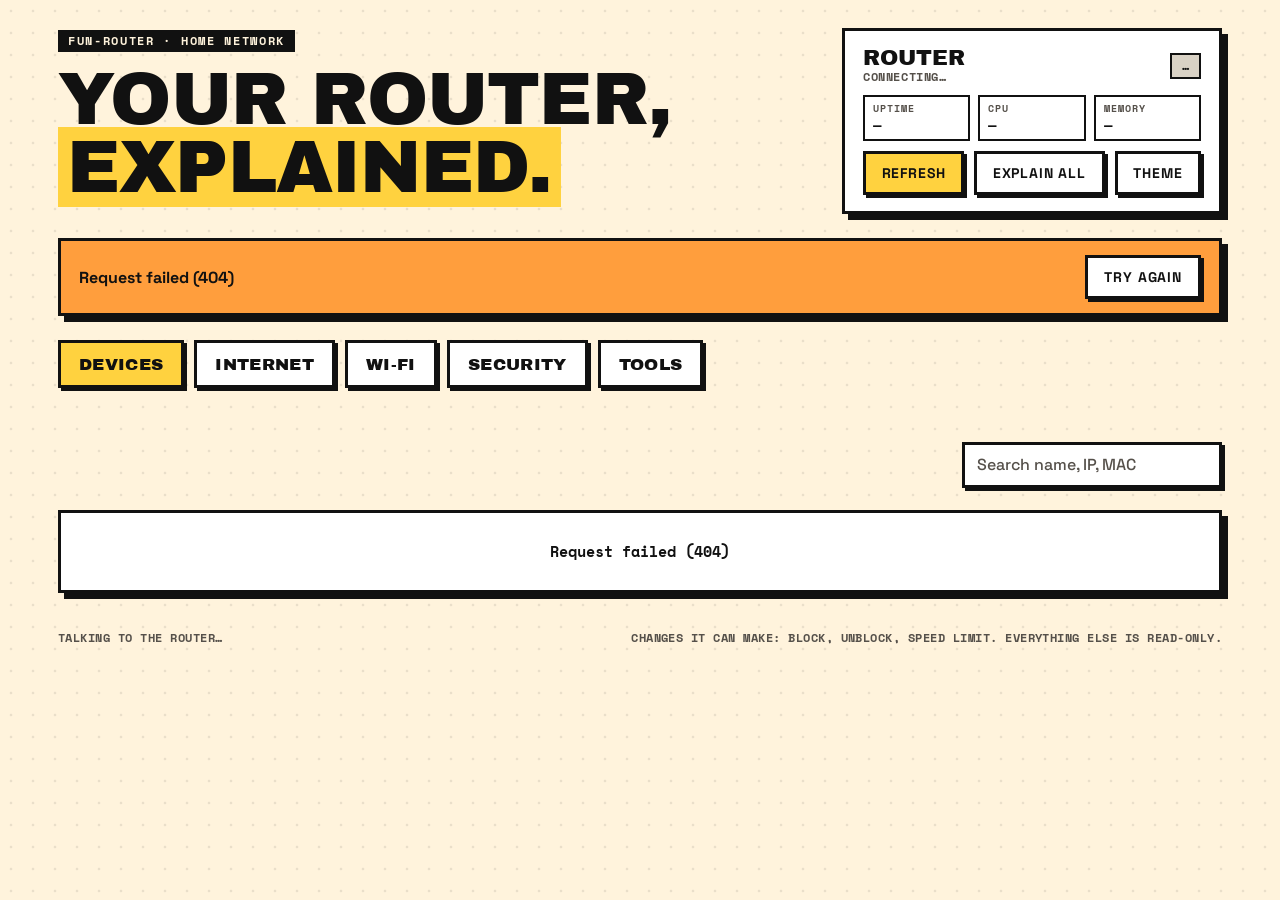
==== web/index.html @ ada43cd1 "Expand into a multi-tab, explained, router-agnostic console Restructure the single panel into fun-ro" ====
<!doctype html>
<html lang="en">
<head>
<meta charset="utf-8">
<meta name="viewport" content="width=device-width, initial-scale=1">
<title>fun-router</title>
<link rel="icon" href="data:image/svg+xml,%3Csvg xmlns='http://www.w3.org/2000/svg' viewBox='0 0 32 32'%3E%3Crect x='2' y='2' width='28' height='28' fill='%23FFD23F' stroke='%23111' stroke-width='3'/%3E%3Cpath d='M9 22v-4M14 22v-8M19 22v-12M24 22v-16' stroke='%23111' stroke-width='3'/%3E%3C/svg%3E">
<link rel="preconnect" href="https://fonts.googleapis.com">
<link rel="preconnect" href="https://fonts.gstatic.com" crossorigin>
<link href="https://fonts.googleapis.com/css2?family=Archivo+Black&family=Space+Grotesk:wght@400;500;700&family=Space+Mono:wght@400;700&display=swap" rel="stylesheet">
<link rel="stylesheet" href="style.css">
</head>
<body>
<div class="wrap">
  <header class="masthead">
    <div class="title-block">
      <p class="eyebrow" id="eyebrow">fun-router · home network</p>
      <h1>Your router,<br><span class="hl">explained.</span></h1>
    </div>
    <section class="router-card box" aria-label="Router">
      <div class="router-top">
        <div>
          <div class="router-name" id="r-name">Router</div>
          <div class="router-sub" id="r-sub">Connecting…</div>
        </div>
        <span class="net-pill" id="r-net">…</span>
      </div>
      <dl class="router-facts">
        <div><dt>Uptime</dt><dd id="r-up">—</dd></div>
        <div><dt>CPU</dt><dd id="r-cpu">—</dd></div>
        <div><dt>Memory</dt><dd id="r-mem">—</dd></div>
      </dl>
      <div class="router-actions">
        <button class="btn btn-main" id="refresh" type="button">Refresh</button>
        <button class="btn" id="explain-all" type="button" aria-pressed="false" title="Open every explanation on the page">Explain all</button>
        <button class="btn" id="theme" type="button" aria-label="Switch colour theme">Theme</button>
      </div>
    </section>
  </header>

  <div class="banner box" id="banner" role="status">
    <p id="banner-text"></p>
    <button class="btn" id="banner-btn" type="button"></button>
  </div>

  <nav class="tabs" role="tablist" aria-label="Sections">
    <button class="tab" role="tab" id="tab-devices" data-tab="devices" aria-controls="view-devices">Devices</button>
    <button class="tab" role="tab" id="tab-internet" data-tab="internet" aria-controls="view-internet">Internet</button>
    <button class="tab" role="tab" id="tab-wifi" data-tab="wifi" aria-controls="view-wifi">Wi-Fi</button>
    <button class="tab" role="tab" id="tab-security" data-tab="security" aria-controls="view-security">Security <span class="tab-badge" id="sec-badge" hidden></span></button>
    <button class="tab" role="tab" id="tab-tools" data-tab="tools" aria-controls="view-tools">Tools</button>
  </nav>

  <main>
    <section id="view-devices" role="tabpanel" aria-labelledby="tab-devices">
      <section class="stats" id="stats" aria-label="Summary"></section>
      <div class="toolbar">
        <div class="chips" id="chips" role="group" aria-label="Filter devices"></div>
        <label class="sr" for="q">Search devices</label>
        <input class="search" id="q" type="search" placeholder="Search name, IP, MAC" autocomplete="off">
      </div>
      <div id="devices-explain"></div>
      <div class="grid" id="grid" aria-live="polite">
        <div class="skeleton"></div><div class="skeleton"></div><div class="skeleton"></div>
      </div>
    </section>

    <section id="view-internet" role="tabpanel" aria-labelledby="tab-internet" hidden>
      <div class="panels" id="internet"><div class="skeleton"></div><div class="skeleton"></div></div>
    </section>

    <section id="view-wifi" role="tabpanel" aria-labelledby="tab-wifi" hidden>
      <div class="panels" id="wifi"><div class="skeleton"></div><div class="skeleton"></div></div>
    </section>

    <section id="view-security" role="tabpanel" aria-labelledby="tab-security" hidden>
      <div id="security"><div class="skeleton"></div></div>
    </section>

    <section id="view-tools" role="tabpanel" aria-labelledby="tab-tools" hidden>
      <div class="panels" id="tools"></div>
    </section>
  </main>

  <footer class="page-foot">
    <span id="updated">Talking to the router…</span>
    <span id="foot-scope">Changes it can make: block, unblock, speed limit. Everything else is read-only.</span>
  </footer>
</div>

<dialog id="dlg-confirm" aria-labelledby="confirm-title">
  <form method="dialog">
    <div class="dlg-head" id="confirm-head"><h2 id="confirm-title"></h2></div>
    <div class="dlg-body"><p id="confirm-text"></p></div>
    <div class="dlg-foot">
      <button class="btn" value="cancel">Cancel</button>
      <button class="btn" id="confirm-ok" value="ok"></button>
    </div>
  </form>
</dialog>

<dialog id="dlg-limit" aria-labelledby="limit-title">
  <form method="dialog" id="limit-form">
    <div class="dlg-head c-orange"><h2 id="limit-title">Limit speed</h2></div>
    <div class="dlg-body">
      <fieldset class="rate" data-dir="down">
        <legend>Download (to the device)</legend>
        <div class="presets"></div>
      </fieldset>
      <fieldset class="rate" data-dir="up">
        <legend>Upload (from the device)</legend>
        <div class="presets"></div>
      </fieldset>
      <p class="note" id="limit-note"></p>
    </div>
    <div class="dlg-foot">
      <button class="btn btn-go" id="limit-remove" type="button">Remove limit</button>
      <span class="spacer"></span>
      <button class="btn" value="cancel" formnovalidate>Cancel</button>
      <button class="btn btn-main" id="limit-apply" type="button">Apply limit</button>
    </div>
  </form>
</dialog>

<dialog id="dlg-rename" aria-labelledby="rename-title">
  <form method="dialog" id="rename-form">
    <div class="dlg-head c-lilac"><h2 id="rename-title">Name this device</h2></div>
    <div class="dlg-body">
      <label class="field">Name<input id="rename-input" maxlength="40" autocomplete="off"></label>
      <p class="note" id="rename-note"></p>
    </div>
    <div class="dlg-foot">
      <button class="btn" id="rename-reset" type="button">Use router name</button>
      <span class="spacer"></span>
      <button class="btn" value="cancel" formnovalidate>Cancel</button>
      <button class="btn btn-main" id="rename-save" type="submit" value="save">Save</button>
    </div>
  </form>
</dialog>

<dialog id="dlg-login" aria-labelledby="login-title">
  <form method="dialog" id="login-form">
    <div class="dlg-head c-yellow"><h2 id="login-title">Log in to the router</h2></div>
    <div class="dlg-body">
      <p>The router ties its login to this computer's IP address and drops it after a few idle minutes. Log in here and the panel logs back in for you while it runs.</p>
      <label class="field">Username<input id="login-user" autocomplete="username" required></label>
      <label class="field">Password<input id="login-pass" type="password" autocomplete="current-password" required></label>
      <p class="note">Sent only to your router. The panel keeps it in memory to log back in, and never writes it to disk. You can also log in to the router's own page in any browser on this computer.</p>
    </div>
    <div class="dlg-foot">
      <button class="btn" value="cancel" formnovalidate>Later</button>
      <button class="btn btn-main" id="login-go" type="submit" value="login">Log in</button>
    </div>
  </form>
</dialog>

<dialog id="dlg-pin" aria-labelledby="pin-title">
  <form method="dialog" id="pin-form">
    <div class="dlg-head c-lilac"><h2 id="pin-title">Enter the panel PIN</h2></div>
    <div class="dlg-body">
      <label class="field">PIN<input id="pin-input" inputmode="numeric" autocomplete="off" required></label>
      <p class="note">This is the PIN set when the panel was started with --lan.</p>
    </div>
    <div class="dlg-foot"><button class="btn btn-main" type="submit" value="pin">Unlock</button></div>
  </form>
</dialog>

<div class="toasts" id="toasts" aria-live="polite"></div>

<script src="explain.js"></script>
<script src="app.js"></script>
</body>
</html>
---- web/style.css ----
:root {
  --bg: #FFF3DC;
  --paper: #FFFFFF;
  --ink: #111111;
  --text: #111111;
  --muted: #55504A;
  --on-accent: #111111;
  --yellow: #FFD23F;
  --blue: #7DB8FF;
  --mint: #6EEDB3;
  --pink: #FF92C9;
  --red: #FF5A4E;
  --orange: #FF9E3D;
  --lilac: #BBA2FF;
  --grey: #D9D2C5;
  --dot: rgba(17, 17, 17, 0.09);
  --scrim: rgba(17, 17, 17, 0.5);
  --term-bg: #111111;
  --term-text: #6EEDB3;
  --line: 3px;
  --shadow: 6px 6px 0 var(--ink);
  --shadow-sm: 3px 3px 0 var(--ink);
  --display: "Archivo Black", "Arial Black", Impact, sans-serif;
  --body: "Space Grotesk", ui-sans-serif, system-ui, -apple-system, "Segoe UI", sans-serif;
  --mono: "Space Mono", ui-monospace, SFMono-Regular, Menlo, Consolas, monospace;
  color-scheme: light;
}
@media (prefers-color-scheme: dark) {
  :root:not([data-theme="light"]) {
    --bg: #16140F; --paper: #23201A; --ink: #F4ECDD; --text: #F4ECDD; --muted: #BDB3A2;
    --grey: #4A453C; --dot: rgba(244, 236, 221, 0.08); --scrim: rgba(0, 0, 0, 0.65);
    --term-bg: #0B0A08;
    color-scheme: dark;
  }
}
:root[data-theme="dark"] {
  --bg: #16140F; --paper: #23201A; --ink: #F4ECDD; --text: #F4ECDD; --muted: #BDB3A2;
  --grey: #4A453C; --dot: rgba(244, 236, 221, 0.08); --scrim: rgba(0, 0, 0, 0.65);
  --term-bg: #0B0A08;
  color-scheme: dark;
}

* { box-sizing: border-box; }
html { -webkit-text-size-adjust: 100%; }
body {
  margin: 0;
  background-color: var(--bg);
  background-image: radial-gradient(var(--dot) 1.5px, transparent 1.6px);
  background-size: 22px 22px;
  color: var(--text);
  font: 500 16px/1.45 var(--body);
}
.wrap { max-width: 1220px; margin: 0 auto; padding: 28px 28px 56px; }
button, input { font: inherit; color: inherit; }
button { cursor: pointer; }
.mono { font-family: var(--mono); }
.sr { position: absolute; width: 1px; height: 1px; overflow: hidden; clip: rect(0 0 0 0); white-space: nowrap; }
[hidden] { display: none !important; }

/* Boxes and buttons */
.box { background: var(--paper); border: var(--line) solid var(--ink); box-shadow: var(--shadow); }
.btn {
  display: inline-flex; align-items: center; justify-content: center; gap: 8px;
  min-height: 44px; padding: 8px 16px;
  background: var(--paper); color: var(--text);
  border: var(--line) solid var(--ink); box-shadow: var(--shadow-sm);
  font: 700 14px/1 var(--body); letter-spacing: 0.06em; text-transform: uppercase;
  transition: transform 80ms ease, box-shadow 80ms ease;
}
.btn:hover { transform: translate(-1px, -1px); box-shadow: 4px 4px 0 var(--ink); }
.btn:active { transform: translate(3px, 3px); box-shadow: 0 0 0 var(--ink); }
.btn:focus-visible, .chip:focus-visible, .icon-btn:focus-visible, .tab:focus-visible, input:focus-visible,
summary:focus-visible { outline: 3px dashed var(--ink); outline-offset: 3px; }
.btn[disabled] { opacity: 0.55; cursor: progress; transform: none; }
.btn-stop { background: var(--red); color: var(--on-accent); }
.btn-go { background: var(--mint); color: var(--on-accent); }
.btn-main { background: var(--yellow); color: var(--on-accent); }
.icon-btn {
  width: 34px; height: 34px; flex: none; display: grid; place-items: center;
  background: var(--paper); border: 2px solid var(--ink); box-shadow: 2px 2px 0 var(--ink);
}
.icon-btn:active { transform: translate(2px, 2px); box-shadow: none; }
.icon-btn svg { width: 16px; height: 16px; }

/* Masthead */
.masthead { display: flex; flex-wrap: wrap; gap: 24px; align-items: stretch; justify-content: space-between; margin-bottom: 24px; }
.title-block { flex: 1 1 420px; }
.eyebrow {
  display: inline-block; margin: 0 0 14px; padding: 4px 10px;
  background: var(--ink); color: var(--bg);
  font: 700 12px/1.2 var(--mono); letter-spacing: 0.14em; text-transform: uppercase;
}
h1 { margin: 0; font: 400 clamp(2.5rem, 7vw, 4.6rem)/0.92 var(--display); text-transform: uppercase; letter-spacing: -0.01em; }
h1 .hl { background: var(--yellow); color: var(--on-accent); padding: 0 0.12em; box-decoration-break: clone; -webkit-box-decoration-break: clone; }
.router-card { flex: 0 1 380px; padding: 16px 18px; display: grid; gap: 10px; align-content: start; }
.router-top { display: flex; justify-content: space-between; align-items: center; gap: 12px; }
.router-name { font: 400 22px/1 var(--display); text-transform: uppercase; }
.router-sub { font: 700 12px/1.3 var(--mono); color: var(--muted); text-transform: uppercase; letter-spacing: 0.05em; }
.net-pill { padding: 5px 10px; border: 2px solid var(--ink); font: 700 12px/1 var(--mono); text-transform: uppercase; color: var(--on-accent); white-space: nowrap; background: var(--grey); }
.net-pill.up { background: var(--mint); }
.net-pill.down { background: var(--red); }
.router-facts { display: grid; grid-template-columns: repeat(3, 1fr); gap: 8px; margin: 0; }
.router-facts div { border: 2px solid var(--ink); padding: 6px 8px; min-width: 0; }
.router-facts dt { font: 700 10px/1.2 var(--mono); letter-spacing: 0.1em; color: var(--muted); text-transform: uppercase; }
.router-facts dd { margin: 2px 0 0; font: 700 14px/1.2 var(--mono); overflow: hidden; text-overflow: ellipsis; white-space: nowrap; }
.router-actions { display: flex; gap: 10px; flex-wrap: wrap; }
.router-actions .btn { flex: 1 1 auto; padding: 8px 12px; }
.btn[aria-pressed="true"] { background: var(--ink); color: var(--bg); box-shadow: none; transform: translate(3px, 3px); }

/* Tabs */
.tabs { display: flex; flex-wrap: wrap; gap: 10px; margin-bottom: 26px; }
.tab {
  min-height: 48px; padding: 10px 18px;
  background: var(--paper); color: var(--text);
  border: var(--line) solid var(--ink); box-shadow: var(--shadow-sm);
  font: 400 17px/1 var(--display); text-transform: uppercase; letter-spacing: 0.02em;
  display: inline-flex; align-items: center; gap: 8px;
}
.tab:hover { transform: translate(-1px, -1px); box-shadow: 4px 4px 0 var(--ink); }
.tab[aria-selected="true"] { background: var(--yellow); color: var(--on-accent); }
.tab .tab-badge { font: 700 11px/1 var(--mono); padding: 3px 6px; border: 2px solid var(--ink); background: var(--red); color: var(--on-accent); }
.tab .tab-badge.ok { background: var(--mint); }

/* Banner */
.banner { display: none; margin-bottom: 24px; padding: 14px 18px; gap: 14px; align-items: center; flex-wrap: wrap; background: var(--orange); color: var(--on-accent); }
.banner.show { display: flex; }
.banner p { margin: 0; flex: 1 1 260px; font-weight: 700; }
.banner .btn { background: var(--paper); color: var(--text); }

/* Section headings */
.section-head { display: flex; flex-wrap: wrap; align-items: end; justify-content: space-between; gap: 12px; margin: 0 0 18px; }
.section-head h2 { margin: 0; font: 400 clamp(1.6rem, 4vw, 2.3rem)/1 var(--display); text-transform: uppercase; }
.section-head p { margin: 4px 0 0; color: var(--muted); font: 700 13px/1.4 var(--mono); }

/* Stats */
.stats { display: grid; grid-template-columns: repeat(auto-fit, minmax(150px, 1fr)); gap: 16px; margin-bottom: 28px; }
.stat { padding: 14px 16px 12px; color: var(--on-accent); border: var(--line) solid var(--ink); box-shadow: var(--shadow); min-width: 0; }
.stat b { display: block; font: 400 clamp(2rem, 4.4vw, 3rem)/1 var(--display); }
.stat span { font: 700 12px/1.25 var(--mono); letter-spacing: 0.08em; text-transform: uppercase; }
.c-yellow { background: var(--yellow); } .c-blue { background: var(--blue); } .c-mint { background: var(--mint); }
.c-pink { background: var(--pink); } .c-red { background: var(--red); } .c-orange { background: var(--orange); }
.c-lilac { background: var(--lilac); } .c-grey { background: var(--grey); }

/* Toolbar */
.toolbar { display: flex; flex-wrap: wrap; gap: 12px; align-items: center; margin-bottom: 22px; }
.chips { display: flex; flex-wrap: wrap; gap: 10px; flex: 1 1 600px; }
.chip {
  min-height: 40px; padding: 6px 12px; background: var(--paper); color: var(--text); border: 2px solid var(--ink); box-shadow: 2px 2px 0 var(--ink);
  font: 700 13px/1 var(--body); letter-spacing: 0.04em; text-transform: uppercase;
}
.chip[aria-pressed="true"] { background: var(--ink); color: var(--bg); box-shadow: none; transform: translate(2px, 2px); }
.chip em { font-style: normal; font-family: var(--mono); opacity: 0.75; margin-left: 4px; }
.search { flex: 0 1 260px; min-width: 0; min-height: 44px; padding: 8px 12px; background: var(--paper); border: var(--line) solid var(--ink); box-shadow: var(--shadow-sm); }
.search::placeholder { color: var(--muted); }

/* Device cards */
.grid { display: grid; grid-template-columns: repeat(auto-fill, minmax(300px, 1fr)); gap: 22px; }
.card { display: flex; flex-direction: column; background: var(--paper); border: var(--line) solid var(--ink); box-shadow: var(--shadow); min-width: 0; }
.card-head {
  display: flex; justify-content: space-between; align-items: center; gap: 8px;
  padding: 8px 12px; border-bottom: var(--line) solid var(--ink); color: var(--on-accent);
  font: 700 12px/1.2 var(--mono); letter-spacing: 0.08em; text-transform: uppercase;
}
.card.is-blocked .card-head { background: repeating-linear-gradient(-45deg, var(--red) 0 12px, #111 12px 24px); }
.card.is-blocked .card-head span:first-child { background: var(--paper); color: var(--text); border: 2px solid #111; padding: 2px 6px; }
.card.is-offline { box-shadow: var(--shadow-sm); }
.card.is-offline .card-head { background: var(--grey); color: var(--text); }
.card.is-offline .card-body { opacity: 0.7; }
.state-dot { display: inline-flex; align-items: center; gap: 6px; white-space: nowrap; }
.state-dot::before { content: ""; width: 10px; height: 10px; border: 2px solid #111; background: #fff; }
.state-dot.on::before { background: #1FCB6B; }
.card.is-blocked .state-dot { background: var(--paper); color: var(--text); padding: 2px 6px; border: 2px solid #111; }
.card-body { padding: 14px 14px 10px; display: grid; gap: 10px; flex: 1; align-content: start; }
.name-row { display: flex; gap: 10px; align-items: flex-start; justify-content: space-between; }
.name-row h3 { margin: 0; font: 400 22px/1.1 var(--display); text-transform: uppercase; overflow-wrap: anywhere; }
.sub { margin: -6px 0 0; font: 700 12px/1.3 var(--mono); color: var(--muted); }
.facts { display: grid; grid-template-columns: auto 1fr; gap: 2px 12px; margin: 0; font-size: 13px; }
.facts dt { color: var(--muted); font-weight: 700; }
.facts dd { margin: 0; overflow-wrap: anywhere; }
.badges { display: flex; flex-wrap: wrap; gap: 6px; }
.badge { padding: 3px 7px; border: 2px solid var(--ink); font: 700 11px/1.2 var(--mono); letter-spacing: 0.05em; text-transform: uppercase; color: var(--on-accent); }
.badge.plain { background: var(--paper); color: var(--text); }
.live { display: flex; align-items: center; gap: 10px; flex-wrap: wrap; padding: 8px 10px; border: 2px solid var(--ink); background: var(--bg); }
.meter { display: flex; align-items: baseline; gap: 4px; font: 700 15px/1 var(--mono); white-space: nowrap; }
.meter small { font-size: 11px; color: var(--muted); }
.signal { display: inline-flex; align-items: flex-end; gap: 3px; height: 18px; margin-left: auto; }
.signal i { width: 6px; border: 2px solid var(--ink); background: transparent; }
.signal i:nth-child(1) { height: 7px; } .signal i:nth-child(2) { height: 10px; }
.signal i:nth-child(3) { height: 14px; } .signal i:nth-child(4) { height: 18px; }
.signal i.on { background: var(--ink); }
.rssi { font: 700 12px/1 var(--mono); color: var(--muted); white-space: nowrap; }
.live-note { margin: 0; font: 500 12px/1.4 var(--mono); color: var(--muted); }
.card-actions { display: flex; gap: 10px; padding: 12px 14px 14px; border-top: 2px dashed var(--ink); }
.card-actions .btn { flex: 1; }
.protected { display: flex; align-items: center; gap: 8px; margin: 0; font: 700 12px/1.35 var(--mono); }
.protected svg { width: 18px; height: 18px; flex: none; }

.empty { grid-column: 1 / -1; padding: 28px; text-align: center; font: 700 15px/1.4 var(--mono); }
.skeleton { min-height: 220px; background: repeating-linear-gradient(-45deg, var(--paper) 0 14px, var(--bg) 14px 28px); border: var(--line) solid var(--ink); }

/* Panels (Internet, Wi-Fi, Security, Tools) */
.panels { display: grid; grid-template-columns: repeat(auto-fit, minmax(340px, 1fr)); gap: 22px; align-items: start; }
.panel { background: var(--paper); border: var(--line) solid var(--ink); box-shadow: var(--shadow); min-width: 0; }
.panel.wide { grid-column: 1 / -1; }
.panel-head {
  display: flex; justify-content: space-between; align-items: center; gap: 10px; flex-wrap: wrap;
  padding: 12px 16px; border-bottom: var(--line) solid var(--ink); color: var(--on-accent);
}
.panel-head h3 { margin: 0; font: 400 20px/1.1 var(--display); text-transform: uppercase; }
.panel-head .tag { font: 700 11px/1 var(--mono); padding: 4px 7px; border: 2px solid var(--ink); background: var(--paper); color: var(--text); text-transform: uppercase; letter-spacing: 0.06em; white-space: nowrap; }
.panel-body { padding: 16px; display: grid; gap: 14px; }
.big-number { font: 400 clamp(2rem, 5vw, 2.8rem)/1 var(--display); }
.big-number small { font: 700 14px/1 var(--mono); color: var(--muted); margin-left: 6px; }
.lede { margin: 0; font-weight: 700; }

.kv { display: grid; gap: 0; margin: 0; border: 2px solid var(--ink); }
.kv-row { display: grid; grid-template-columns: minmax(110px, 38%) 1fr; border-bottom: 2px solid var(--ink); }
.kv-row:last-child { border-bottom: 0; }
.kv-row > dt { padding: 8px 10px; font: 700 11px/1.3 var(--mono); letter-spacing: 0.06em; text-transform: uppercase; color: var(--muted); border-right: 2px solid var(--ink); }
.kv-row > dd { margin: 0; padding: 8px 10px; font: 700 14px/1.35 var(--mono); overflow-wrap: anywhere; min-width: 0; }
.kv-row > .explain { grid-column: 1 / -1; border-top: 2px dashed var(--ink); }
.flag { display: inline-block; margin-left: 6px; padding: 1px 6px; border: 2px solid var(--ink); font: 700 10px/1.3 var(--mono); text-transform: uppercase; color: var(--on-accent); vertical-align: 1px; }

/* Explainers: hidden until opened */
details.explain > summary {
  list-style: none; cursor: pointer; display: inline-flex; align-items: center; gap: 6px;
  margin: 0; padding: 4px 8px; border: 2px solid var(--ink); background: var(--paper); color: var(--text);
  font: 700 11px/1 var(--mono); letter-spacing: 0.08em; text-transform: uppercase; box-shadow: 2px 2px 0 var(--ink);
}
details.explain > summary::-webkit-details-marker { display: none; }
details.explain > summary::before { content: "?"; display: inline-grid; place-items: center; width: 16px; height: 16px; background: var(--ink); color: var(--paper); font-size: 11px; }
details.explain[open] > summary { background: var(--lilac); color: var(--on-accent); box-shadow: none; transform: translate(2px, 2px); }
details.explain[open] > summary::before { content: "×"; }
.kv-row > details.explain { padding: 6px 10px; background: var(--bg); }
.kv-row > details.explain:not([open]) { border-top: 0; padding: 0 10px 8px; background: transparent; }
.explain-body { margin-top: 10px; display: grid; gap: 10px; padding: 12px; border: 2px solid var(--ink); background: var(--paper); font: 500 14px/1.5 var(--body); }
.explain-body h4 { margin: 0 0 2px; font: 700 11px/1.2 var(--mono); letter-spacing: 0.1em; text-transform: uppercase; color: var(--muted); }
.explain-body p { margin: 0; }
.explain-body code, .check-detail code, .kv-row code { font-family: var(--mono); font-size: 0.92em; background: var(--bg); padding: 0 3px; border: 1px solid var(--grey); }
.explain-body .ex { padding: 8px 10px; border-left: 6px solid var(--yellow); background: var(--bg); font-family: var(--mono); font-size: 13px; }

/* Gauge (fibre power) */
.gauge { position: relative; height: 34px; border: var(--line) solid var(--ink); display: flex; }
.gauge span { height: 100%; border-right: 2px solid var(--ink); }
.gauge span:last-of-type { border-right: 0; }
.gauge .needle { position: absolute; top: -10px; bottom: -10px; width: 6px; margin-left: -3px; background: var(--ink); border: 2px solid var(--paper); }
.gauge-scale { display: flex; justify-content: space-between; font: 700 11px/1 var(--mono); color: var(--muted); margin-top: 6px; }

/* Channel map */
.chanmap { width: 100%; height: auto; display: block; border: 2px solid var(--ink); background: var(--bg); }
.chanmap text { font-family: var(--mono); fill: var(--text); }
.chanmap .axis { stroke: var(--ink); stroke-width: 2; }
.chanmap .tick { fill: var(--muted); font-size: 11px; }
.chanmap .net { stroke: var(--ink); stroke-width: 2; fill-opacity: 0.55; }
.chanmap .net.mine { fill: var(--yellow); fill-opacity: 0.9; stroke-width: 3; }
.chanmap .net.yours { fill: var(--pink); fill-opacity: 0.75; }
.chanmap .net.other { fill: var(--grey); }
.chanmap .lbl { font-size: 11px; font-weight: 700; }
.legend { display: flex; flex-wrap: wrap; gap: 12px; font: 700 12px/1 var(--mono); }
.legend i { display: inline-block; width: 14px; height: 14px; border: 2px solid var(--ink); vertical-align: -2px; margin-right: 6px; }

/* Security check-up */
.score { display: flex; flex-wrap: wrap; gap: 12px; margin-bottom: 22px; }
.score .stat { flex: 1 1 140px; }
.checks { display: grid; gap: 14px; }
.check { display: grid; grid-template-columns: 74px 1fr; background: var(--paper); border: var(--line) solid var(--ink); box-shadow: var(--shadow-sm); min-width: 0; }
.check-level { display: grid; place-items: center; border-right: var(--line) solid var(--ink); font: 400 13px/1 var(--display); text-transform: uppercase; color: var(--on-accent); writing-mode: vertical-rl; transform: rotate(180deg); padding: 10px 0; letter-spacing: 0.08em; }
.check.bad .check-level { background: var(--red); }
.check.warn .check-level { background: var(--orange); }
.check.info .check-level { background: var(--blue); }
.check.good .check-level { background: var(--mint); }
.check-main { padding: 12px 14px; display: grid; gap: 8px; min-width: 0; }
.check-main h3 { margin: 0; font: 400 19px/1.15 var(--display); text-transform: uppercase; }
.check-detail { margin: 0; font: 500 14px/1.45 var(--mono); overflow-wrap: anywhere; }

/* Tools */
.tool-form { display: flex; flex-wrap: wrap; gap: 10px; align-items: center; }
.tool-form input { flex: 1 1 220px; min-width: 0; min-height: 48px; padding: 8px 12px; border: var(--line) solid var(--ink); background: var(--paper); font: 700 16px/1.2 var(--mono); }
.term { margin: 0; min-height: 180px; max-height: 360px; overflow: auto; padding: 14px; background: var(--term-bg); color: var(--term-text); border: var(--line) solid var(--ink); font: 500 13px/1.55 var(--mono); white-space: pre-wrap; overflow-wrap: anywhere; }
.term .dim { color: #8A8475; }
.hops { display: grid; gap: 6px; }
.hop { display: grid; grid-template-columns: 34px minmax(0, 1fr) 90px; gap: 10px; align-items: center; font: 700 13px/1.2 var(--mono); }
.hop b { display: grid; place-items: center; height: 28px; border: 2px solid var(--ink); background: var(--yellow); color: var(--on-accent); }
.hop .bar { height: 14px; border: 2px solid var(--ink); background: var(--blue); min-width: 4px; }
.hop .host { overflow: hidden; text-overflow: ellipsis; white-space: nowrap; }
.hop .ms { text-align: right; }
.ping-sum { display: grid; grid-template-columns: repeat(4, minmax(0, 1fr)); gap: 10px; }
.ping-sum div { border: 2px solid var(--ink); padding: 8px; }
.ping-sum dt { font: 700 10px/1.2 var(--mono); color: var(--muted); text-transform: uppercase; letter-spacing: 0.08em; }
.ping-sum dd { margin: 4px 0 0; font: 400 20px/1 var(--display); }

footer.page-foot { margin-top: 36px; display: flex; flex-wrap: wrap; gap: 10px 22px; justify-content: space-between; font: 700 12px/1.5 var(--mono); color: var(--muted); text-transform: uppercase; letter-spacing: 0.04em; }

/* Dialogs */
dialog { padding: 0; width: min(520px, calc(100vw - 32px)); max-height: calc(100vh - 32px); overflow: auto; background: var(--paper); color: var(--text); border: var(--line) solid var(--ink); box-shadow: 10px 10px 0 var(--ink); }
dialog::backdrop { background: var(--scrim); }
.dlg-head { padding: 14px 18px; border-bottom: var(--line) solid var(--ink); color: var(--on-accent); }
.dlg-head h2 { margin: 0; font: 400 22px/1.1 var(--display); text-transform: uppercase; overflow-wrap: anywhere; }
.dlg-body { padding: 18px; display: grid; gap: 14px; }
.dlg-body p { margin: 0; }
.dlg-foot { display: flex; flex-wrap: wrap; gap: 10px; justify-content: flex-end; padding: 0 18px 18px; }
.dlg-foot .spacer { flex: 1; }
label.field { display: grid; gap: 6px; font: 700 12px/1.2 var(--mono); text-transform: uppercase; letter-spacing: 0.08em; }
label.field input { min-height: 44px; padding: 8px 12px; border: var(--line) solid var(--ink); background: var(--paper); font: 500 16px/1.2 var(--body); text-transform: none; letter-spacing: 0; }
.note { padding: 10px 12px; border: 2px dashed var(--ink); font: 500 13px/1.45 var(--mono); color: var(--muted); }
fieldset.rate { margin: 0; padding: 0; border: 0; display: grid; gap: 8px; }
fieldset.rate legend { padding: 0; margin-bottom: 8px; font: 700 12px/1.2 var(--mono); text-transform: uppercase; letter-spacing: 0.08em; }
.presets { display: flex; flex-wrap: wrap; gap: 8px; align-items: center; }
.presets .chip { min-width: 52px; }
.presets input { width: 96px; min-height: 40px; padding: 6px 10px; border: 2px solid var(--ink); background: var(--paper); font: 700 14px/1 var(--mono); }
.unit { font: 700 12px/1 var(--mono); color: var(--muted); }

/* Toasts */
.toasts { position: fixed; right: 16px; bottom: 16px; display: grid; gap: 10px; z-index: 50; max-width: min(380px, calc(100vw - 32px)); }
.toast { padding: 12px 14px; border: var(--line) solid var(--ink); box-shadow: var(--shadow-sm); font-weight: 700; color: var(--on-accent); background: var(--mint); }
.toast.bad { background: var(--red); }

@media (max-width: 600px) {
  .wrap { padding: 18px 16px 48px; }
  .stats { grid-template-columns: repeat(2, minmax(0, 1fr)); gap: 12px; }
  .grid, .panels { grid-template-columns: minmax(0, 1fr); }
  .search { flex: 1 1 100%; }
  .router-card { flex-basis: 100%; }
  .tab { flex: 1 1 calc(50% - 10px); justify-content: center; font-size: 15px; padding: 10px 8px; }
  .kv-row { grid-template-columns: minmax(0, 1fr); }
  .kv-row > dt { border-right: 0; border-bottom: 2px dashed var(--ink); padding-bottom: 4px; }
  .check { grid-template-columns: 40px 1fr; }
  .check-level { font-size: 11px; }
  .ping-sum { grid-template-columns: repeat(2, minmax(0, 1fr)); }
  .hop { grid-template-columns: 30px minmax(0, 1fr) 70px; }
}
@media (prefers-reduced-motion: reduce) { .btn, .tab { transition: none; } }
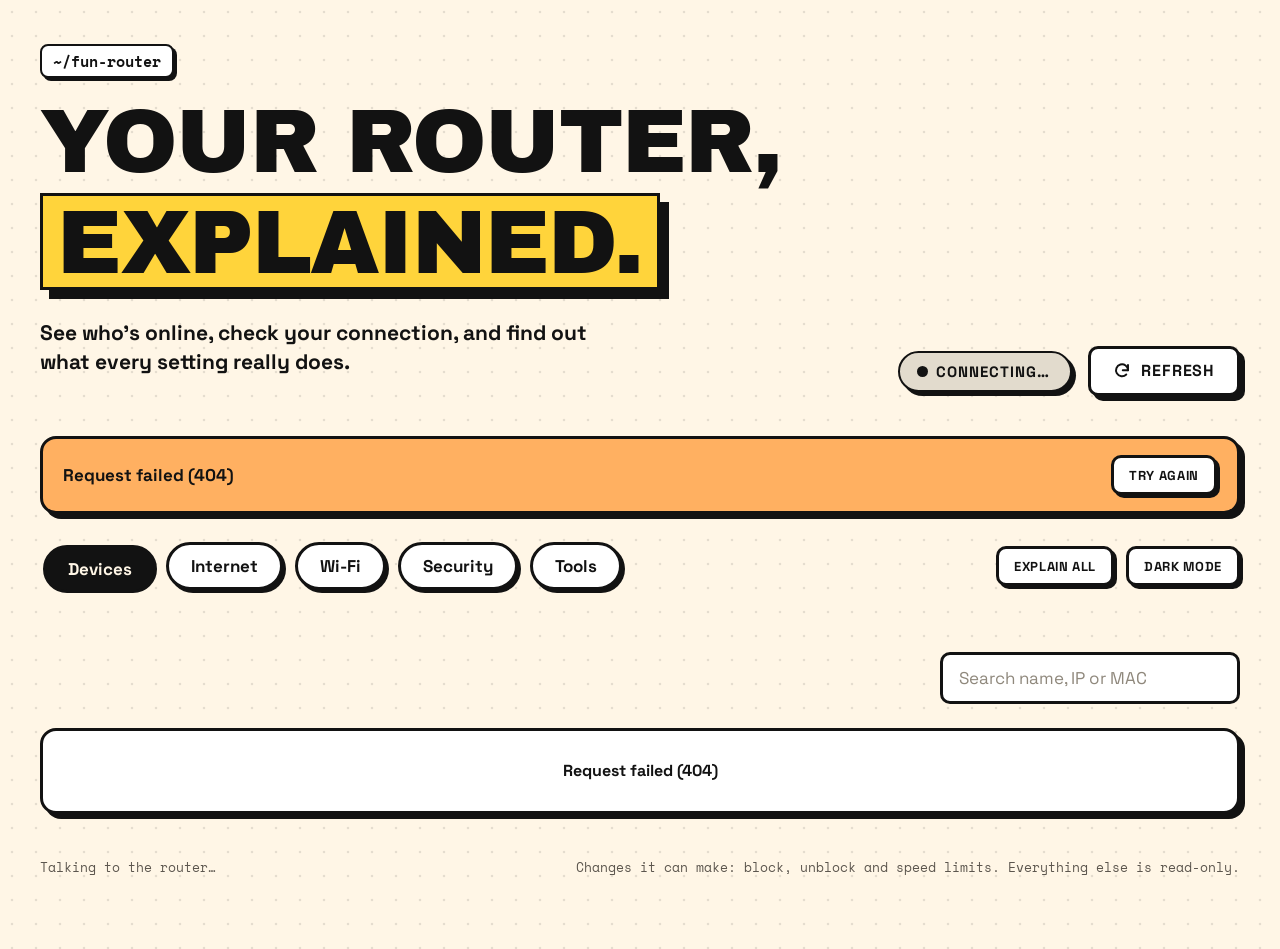
==== commit 71b97e6a: "Restyle the UI: light neo-brutalist cards, rounded corners, mixed-case type Cream dot-grid backgroun" ====
--- a/web/index.html
+++ b/web/index.html
@@ -4,73 +4,69 @@
 <meta charset="utf-8">
 <meta name="viewport" content="width=device-width, initial-scale=1">
 <title>fun-router</title>
-<link rel="icon" href="data:image/svg+xml,%3Csvg xmlns='http://www.w3.org/2000/svg' viewBox='0 0 32 32'%3E%3Crect x='2' y='2' width='28' height='28' fill='%23FFD23F' stroke='%23111' stroke-width='3'/%3E%3Cpath d='M9 22v-4M14 22v-8M19 22v-12M24 22v-16' stroke='%23111' stroke-width='3'/%3E%3C/svg%3E">
+<link rel="icon" href="data:image/svg+xml,%3Csvg xmlns='http://www.w3.org/2000/svg' viewBox='0 0 32 32'%3E%3Crect x='2' y='2' width='28' height='28' rx='7' fill='%23FFD43B' stroke='%23121212' stroke-width='3'/%3E%3Cpath d='M9 22v-4M14 22v-8M19 22v-12M24 22v-16' stroke='%23121212' stroke-width='3' stroke-linecap='round'/%3E%3C/svg%3E">
 <link rel="preconnect" href="https://fonts.googleapis.com">
 <link rel="preconnect" href="https://fonts.gstatic.com" crossorigin>
-<link href="https://fonts.googleapis.com/css2?family=Archivo+Black&family=Space+Grotesk:wght@400;500;700&family=Space+Mono:wght@400;700&display=swap" rel="stylesheet">
+<link href="https://fonts.googleapis.com/css2?family=Archivo+Black&family=Space+Grotesk:wght@400;500;700&family=Space+Mono:ital,wght@0,400;0,700;1,400&display=swap" rel="stylesheet">
 <link rel="stylesheet" href="style.css">
 </head>
 <body>
 <div class="wrap">
-  <header class="masthead">
-    <div class="title-block">
-      <p class="eyebrow" id="eyebrow">fun-router · home network</p>
-      <h1>Your router,<br><span class="hl">explained.</span></h1>
+  <header class="hero">
+    <div class="hero-left">
+      <span class="path-chip" id="path">~/fun-router</span>
+      <h1 class="title"><span class="line">Your router,</span><span class="mark">explained.</span></h1>
+      <p class="tagline">See who's online, check your connection, and find out what every setting really does.</p>
+      <div class="vitals" id="vitals" aria-label="Router vitals"></div>
     </div>
-    <section class="router-card box" aria-label="Router">
-      <div class="router-top">
-        <div>
-          <div class="router-name" id="r-name">Router</div>
-          <div class="router-sub" id="r-sub">Connecting…</div>
-        </div>
-        <span class="net-pill" id="r-net">…</span>
-      </div>
-      <dl class="router-facts">
-        <div><dt>Uptime</dt><dd id="r-up">—</dd></div>
-        <div><dt>CPU</dt><dd id="r-cpu">—</dd></div>
-        <div><dt>Memory</dt><dd id="r-mem">—</dd></div>
-      </dl>
-      <div class="router-actions">
-        <button class="btn btn-main" id="refresh" type="button">Refresh</button>
-        <button class="btn" id="explain-all" type="button" aria-pressed="false" title="Open every explanation on the page">Explain all</button>
-        <button class="btn" id="theme" type="button" aria-label="Switch colour theme">Theme</button>
-      </div>
-    </section>
+    <div class="hero-right">
+      <span class="pill big fill-grey" id="net-pill" role="status">Connecting…</span>
+      <button class="btn" id="refresh" type="button">
+        <svg viewBox="0 0 24 24" fill="none" stroke="currentColor" stroke-width="2.6" stroke-linecap="round" stroke-linejoin="round" aria-hidden="true"><path d="M20 11a8 8 0 1 0-2.3 5.7"/><path d="M20 4v7h-7"/></svg>
+        Refresh
+      </button>
+    </div>
   </header>
 
-  <div class="banner box" id="banner" role="status">
+  <div class="banner" id="banner" role="status">
     <p id="banner-text"></p>
-    <button class="btn" id="banner-btn" type="button"></button>
+    <button class="btn sm" id="banner-btn" type="button"></button>
   </div>
 
-  <nav class="tabs" role="tablist" aria-label="Sections">
-    <button class="tab" role="tab" id="tab-devices" data-tab="devices" aria-controls="view-devices">Devices</button>
-    <button class="tab" role="tab" id="tab-internet" data-tab="internet" aria-controls="view-internet">Internet</button>
-    <button class="tab" role="tab" id="tab-wifi" data-tab="wifi" aria-controls="view-wifi">Wi-Fi</button>
-    <button class="tab" role="tab" id="tab-security" data-tab="security" aria-controls="view-security">Security <span class="tab-badge" id="sec-badge" hidden></span></button>
-    <button class="tab" role="tab" id="tab-tools" data-tab="tools" aria-controls="view-tools">Tools</button>
-  </nav>
+  <div class="tabbar">
+    <nav class="tabs" role="tablist" aria-label="Sections">
+      <button class="tab" role="tab" id="tab-devices" data-tab="devices" aria-controls="view-devices">Devices</button>
+      <button class="tab" role="tab" id="tab-internet" data-tab="internet" aria-controls="view-internet">Internet</button>
+      <button class="tab" role="tab" id="tab-wifi" data-tab="wifi" aria-controls="view-wifi">Wi-Fi</button>
+      <button class="tab" role="tab" id="tab-security" data-tab="security" aria-controls="view-security">Security <span class="count" id="sec-count" hidden></span></button>
+      <button class="tab" role="tab" id="tab-tools" data-tab="tools" aria-controls="view-tools">Tools</button>
+    </nav>
+    <div class="tabbar-tools">
+      <button class="btn sm" id="explain-all" type="button" aria-pressed="false">Explain all</button>
+      <button class="btn sm" id="theme" type="button">Dark mode</button>
+    </div>
+  </div>
 
   <main>
     <section id="view-devices" role="tabpanel" aria-labelledby="tab-devices">
-      <section class="stats" id="stats" aria-label="Summary"></section>
+      <div class="stats" id="stats" aria-label="Summary"></div>
       <div class="toolbar">
         <div class="chips" id="chips" role="group" aria-label="Filter devices"></div>
         <label class="sr" for="q">Search devices</label>
-        <input class="search" id="q" type="search" placeholder="Search name, IP, MAC" autocomplete="off">
+        <input class="input" id="q" type="search" placeholder="Search name, IP or MAC" autocomplete="off" spellcheck="false">
       </div>
       <div id="devices-explain"></div>
-      <div class="grid" id="grid" aria-live="polite">
+      <div class="dev-grid" id="grid" aria-live="polite">
         <div class="skeleton"></div><div class="skeleton"></div><div class="skeleton"></div>
       </div>
     </section>
 
     <section id="view-internet" role="tabpanel" aria-labelledby="tab-internet" hidden>
-      <div class="panels" id="internet"><div class="skeleton"></div><div class="skeleton"></div></div>
+      <div class="cards" id="internet"><div class="skeleton"></div><div class="skeleton"></div></div>
     </section>
 
     <section id="view-wifi" role="tabpanel" aria-labelledby="tab-wifi" hidden>
-      <div class="panels" id="wifi"><div class="skeleton"></div><div class="skeleton"></div></div>
+      <div class="cards" id="wifi"><div class="skeleton"></div><div class="skeleton"></div></div>
     </section>
 
     <section id="view-security" role="tabpanel" aria-labelledby="tab-security" hidden>
@@ -78,13 +74,13 @@
     </section>
 
     <section id="view-tools" role="tabpanel" aria-labelledby="tab-tools" hidden>
-      <div class="panels" id="tools"></div>
+      <div class="cards" id="tools"></div>
     </section>
   </main>
 
   <footer class="page-foot">
     <span id="updated">Talking to the router…</span>
-    <span id="foot-scope">Changes it can make: block, unblock, speed limit. Everything else is read-only.</span>
+    <span>Changes it can make: block, unblock and speed limits. Everything else is read-only.</span>
   </footer>
 </div>
 
@@ -104,20 +100,20 @@
     <div class="dlg-head c-orange"><h2 id="limit-title">Limit speed</h2></div>
     <div class="dlg-body">
       <fieldset class="rate" data-dir="down">
-        <legend>Download (to the device)</legend>
+        <legend class="label">Download (to the device)</legend>
         <div class="presets"></div>
       </fieldset>
       <fieldset class="rate" data-dir="up">
-        <legend>Upload (from the device)</legend>
+        <legend class="label">Upload (from the device)</legend>
         <div class="presets"></div>
       </fieldset>
       <p class="note" id="limit-note"></p>
     </div>
     <div class="dlg-foot">
-      <button class="btn btn-go" id="limit-remove" type="button">Remove limit</button>
+      <button class="btn go" id="limit-remove" type="button">Remove limit</button>
       <span class="spacer"></span>
       <button class="btn" value="cancel" formnovalidate>Cancel</button>
-      <button class="btn btn-main" id="limit-apply" type="button">Apply limit</button>
+      <button class="btn main" id="limit-apply" type="button">Apply limit</button>
     </div>
   </form>
 </dialog>
@@ -126,14 +122,14 @@
   <form method="dialog" id="rename-form">
     <div class="dlg-head c-lilac"><h2 id="rename-title">Name this device</h2></div>
     <div class="dlg-body">
-      <label class="field">Name<input id="rename-input" maxlength="40" autocomplete="off"></label>
+      <label class="field"><span class="label">Name</span><input class="input" id="rename-input" maxlength="40" autocomplete="off"></label>
       <p class="note" id="rename-note"></p>
     </div>
     <div class="dlg-foot">
       <button class="btn" id="rename-reset" type="button">Use router name</button>
       <span class="spacer"></span>
       <button class="btn" value="cancel" formnovalidate>Cancel</button>
-      <button class="btn btn-main" id="rename-save" type="submit" value="save">Save</button>
+      <button class="btn main" id="rename-save" type="submit" value="save">Save</button>
     </div>
   </form>
 </dialog>
@@ -143,13 +139,13 @@
     <div class="dlg-head c-yellow"><h2 id="login-title">Log in to the router</h2></div>
     <div class="dlg-body">
       <p>The router ties its login to this computer's IP address and drops it after a few idle minutes. Log in here and the panel logs back in for you while it runs.</p>
-      <label class="field">Username<input id="login-user" autocomplete="username" required></label>
-      <label class="field">Password<input id="login-pass" type="password" autocomplete="current-password" required></label>
-      <p class="note">Sent only to your router. The panel keeps it in memory to log back in, and never writes it to disk. You can also log in to the router's own page in any browser on this computer.</p>
+      <label class="field"><span class="label">Username</span><input class="input" id="login-user" autocomplete="username" required></label>
+      <label class="field"><span class="label">Password</span><input class="input" id="login-pass" type="password" autocomplete="current-password" required></label>
+      <p class="note">Sent only to your router. The panel keeps it in memory to log back in, and never writes it to disk. You can also log in on the router's own page in any browser on this computer.</p>
     </div>
     <div class="dlg-foot">
       <button class="btn" value="cancel" formnovalidate>Later</button>
-      <button class="btn btn-main" id="login-go" type="submit" value="login">Log in</button>
+      <button class="btn main" id="login-go" type="submit" value="login">Log in</button>
     </div>
   </form>
 </dialog>
@@ -158,10 +154,10 @@
   <form method="dialog" id="pin-form">
     <div class="dlg-head c-lilac"><h2 id="pin-title">Enter the panel PIN</h2></div>
     <div class="dlg-body">
-      <label class="field">PIN<input id="pin-input" inputmode="numeric" autocomplete="off" required></label>
+      <label class="field"><span class="label">PIN</span><input class="input" id="pin-input" inputmode="numeric" autocomplete="off" required></label>
       <p class="note">This is the PIN set when the panel was started with --lan.</p>
     </div>
-    <div class="dlg-foot"><button class="btn btn-main" type="submit" value="pin">Unlock</button></div>
+    <div class="dlg-foot"><button class="btn main" type="submit" value="pin">Unlock</button></div>
   </form>
 </dialog>
 
--- a/web/style.css
+++ b/web/style.css
@@ -1,42 +1,64 @@
+/* fun-router — neo-brutalist, light by default.
+   Thick ink borders, hard offset shadows, bold fills, rounded corners, mixed-case type.
+   Uppercase is reserved for small labels, pills and buttons. Nothing is rotated. */
+
 :root {
-  --bg: #FFF3DC;
-  --paper: #FFFFFF;
-  --ink: #111111;
-  --text: #111111;
-  --muted: #55504A;
-  --on-accent: #111111;
-  --yellow: #FFD23F;
-  --blue: #7DB8FF;
-  --mint: #6EEDB3;
-  --pink: #FF92C9;
-  --red: #FF5A4E;
-  --orange: #FF9E3D;
-  --lilac: #BBA2FF;
-  --grey: #D9D2C5;
-  --dot: rgba(17, 17, 17, 0.09);
-  --scrim: rgba(17, 17, 17, 0.5);
-  --term-bg: #111111;
-  --term-text: #6EEDB3;
-  --line: 3px;
-  --shadow: 6px 6px 0 var(--ink);
+  --bg: #FFF6E6;
+  --card: #FFFFFF;
+  --field: #FFFCF6;
+  --explain-bg: #FFF8E9;
+  --ink: #121212;
+  --text: #121212;
+  --muted: #5C564E;
+  --placeholder: #8F887C;
+  --on-accent: #121212;
+  --dot: rgba(18, 18, 18, 0.11);
+  --scrim: rgba(18, 18, 18, 0.45);
+
+  --yellow: #FFD43B;
+  --pink: #FF9ACB;
+  --green: #74E07E;
+  --blue: #8EC6FF;
+  --orange: #FFB061;
+  --red: #FF6B6B;
+  --lilac: #C6B4FF;
+  --grey: #E2DBCD;
+
+  --dot-on: #17A845;
+  --dot-off: #9A9387;
+  --dot-alert: #E2372D;
+  --dot-warn: #F08A1C;
+
+  --log-bg: #1D1C1A;
+  --log-text: #ECE6DA;
+  --log-dim: #8C867B;
+
+  --b: 3px;
+  --r: 16px;
+  --r-sm: 10px;
+  --shadow: 7px 7px 0 var(--ink);
+  --shadow-md: 5px 5px 0 var(--ink);
   --shadow-sm: 3px 3px 0 var(--ink);
+
   --display: "Archivo Black", "Arial Black", Impact, sans-serif;
   --body: "Space Grotesk", ui-sans-serif, system-ui, -apple-system, "Segoe UI", sans-serif;
   --mono: "Space Mono", ui-monospace, SFMono-Regular, Menlo, Consolas, monospace;
   color-scheme: light;
 }
-@media (prefers-color-scheme: dark) {
-  :root:not([data-theme="light"]) {
-    --bg: #16140F; --paper: #23201A; --ink: #F4ECDD; --text: #F4ECDD; --muted: #BDB3A2;
-    --grey: #4A453C; --dot: rgba(244, 236, 221, 0.08); --scrim: rgba(0, 0, 0, 0.65);
-    --term-bg: #0B0A08;
-    color-scheme: dark;
-  }
-}
+
+/* Dark is opt-in from the Theme button only. Colour fills keep dark text. */
 :root[data-theme="dark"] {
-  --bg: #16140F; --paper: #23201A; --ink: #F4ECDD; --text: #F4ECDD; --muted: #BDB3A2;
-  --grey: #4A453C; --dot: rgba(244, 236, 221, 0.08); --scrim: rgba(0, 0, 0, 0.65);
-  --term-bg: #0B0A08;
+  --bg: #15130F;
+  --card: #221F19;
+  --field: #1A1813;
+  --explain-bg: #1A1813;
+  --ink: #F1E9DA;
+  --text: #F1E9DA;
+  --muted: #B4AA98;
+  --placeholder: #8A8172;
+  --dot: rgba(241, 233, 218, 0.07);
+  --scrim: rgba(0, 0, 0, 0.66);
+  --log-bg: #0C0B09;
   color-scheme: dark;
 }
 
@@ -44,289 +66,386 @@
 html { -webkit-text-size-adjust: 100%; }
 body {
   margin: 0;
+  min-height: 100vh;
   background-color: var(--bg);
-  background-image: radial-gradient(var(--dot) 1.5px, transparent 1.6px);
-  background-size: 22px 22px;
+  background-image: radial-gradient(var(--dot) 1.4px, transparent 1.6px);
+  background-size: 24px 24px;
   color: var(--text);
-  font: 500 16px/1.45 var(--body);
-}
-.wrap { max-width: 1220px; margin: 0 auto; padding: 28px 28px 56px; }
+  font: 400 17px/1.5 var(--body);
+  -webkit-font-smoothing: antialiased;
+}
 button, input { font: inherit; color: inherit; }
 button { cursor: pointer; }
+[hidden] { display: none !important; }
+:focus-visible { outline: 3px dashed var(--ink); outline-offset: 3px; }
+.sr { position: absolute; width: 1px; height: 1px; overflow: hidden; clip: rect(0 0 0 0); white-space: nowrap; }
 .mono { font-family: var(--mono); }
-.sr { position: absolute; width: 1px; height: 1px; overflow: hidden; clip: rect(0 0 0 0); white-space: nowrap; }
-[hidden] { display: none !important; }
-
-/* Boxes and buttons */
-.box { background: var(--paper); border: var(--line) solid var(--ink); box-shadow: var(--shadow); }
+.muted { color: var(--muted); }
+.wrap { max-width: 1280px; margin: 0 auto; padding: 44px 40px 72px; }
+
+/* ---------- Hero ---------- */
+.hero { display: flex; flex-wrap: wrap; align-items: flex-end; justify-content: space-between; gap: 28px 40px; margin-bottom: 40px; }
+.hero-left { flex: 1 1 600px; min-width: 0; }
+.path-chip {
+  display: inline-block; margin-bottom: 22px; padding: 6px 11px;
+  background: var(--card); border: 2.5px solid var(--ink); border-radius: 8px; box-shadow: 3px 3px 0 var(--ink);
+  font: 700 15px/1.2 var(--mono);
+}
+.title { margin: 0; font: 400 clamp(2.4rem, 7.2vw, 5.6rem)/0.94 var(--display); letter-spacing: -0.02em; text-transform: uppercase; }
+.title .line { display: block; }
+.title .mark {
+  display: inline-block; margin-top: 0.1em; padding: 0.05em 0.16em 0.02em;
+  background: var(--yellow); color: var(--on-accent);
+  border: var(--b) solid var(--ink); box-shadow: 9px 9px 0 var(--ink);
+}
+.tagline { margin: 28px 0 0; max-width: 42ch; font: 700 21px/1.4 var(--body); }
+.vitals { display: flex; flex-wrap: wrap; gap: 10px; margin-top: 20px; }
+.vital {
+  display: inline-flex; align-items: baseline; gap: 7px; padding: 6px 12px;
+  background: var(--card); border: 2.5px solid var(--ink); border-radius: 999px;
+  font: 400 13px/1.2 var(--mono);
+}
+.vital b { font-weight: 700; text-transform: uppercase; }
+.hero-right { display: flex; flex-wrap: wrap; align-items: center; gap: 16px; }
+
+/* ---------- Pills, tags, chips ---------- */
+.pill {
+  display: inline-flex; align-items: center; gap: 8px; flex: none;
+  padding: 7px 14px 7px 12px;
+  background: var(--card); color: var(--text);
+  border: 2.5px solid var(--ink); border-radius: 999px; box-shadow: 2px 2px 0 var(--ink);
+  font: 700 13px/1 var(--body); letter-spacing: 0.07em; text-transform: uppercase; white-space: nowrap;
+}
+.pill::before { content: ""; flex: none; width: 9px; height: 9px; border-radius: 50%; background: currentColor; }
+.pill.on::before { background: var(--dot-on); }
+.pill.off::before { background: var(--dot-off); }
+.pill.alert::before { background: var(--dot-alert); }
+.pill.warn::before { background: var(--dot-warn); }
+.pill.busy::before { background: var(--dot-warn); animation: pulse 1s ease-in-out infinite; }
+.pill[class*="fill-"] { color: var(--on-accent); }
+.pill[class*="fill-"]::before { background: var(--on-accent); }
+.pill.big { padding: 11px 20px 11px 17px; font-size: 15px; box-shadow: 4px 4px 0 var(--ink); }
+.pill.big::before { width: 11px; height: 11px; }
+@keyframes pulse { 50% { opacity: 0.3; } }
+
+.fill-green, .c-green { background: var(--green); }
+.fill-red, .c-red { background: var(--red); }
+.fill-orange, .c-orange { background: var(--orange); }
+.fill-blue, .c-blue { background: var(--blue); }
+.fill-yellow, .c-yellow { background: var(--yellow); }
+.fill-pink, .c-pink { background: var(--pink); }
+.fill-lilac, .c-lilac { background: var(--lilac); }
+.fill-grey, .c-grey { background: var(--grey); }
+
+.tag {
+  display: inline-flex; align-items: center; padding: 3px 9px;
+  background: var(--grey); color: var(--on-accent);
+  border: 2px solid var(--ink); border-radius: 999px;
+  font: 700 11.5px/1.25 var(--body); letter-spacing: 0.06em; text-transform: uppercase; white-space: nowrap;
+}
+.tag.plain { background: var(--card); color: var(--text); }
+.tags { display: flex; flex-wrap: wrap; gap: 8px; }
+
+.chip {
+  display: inline-flex; align-items: center; gap: 7px; min-height: 38px; padding: 0 15px;
+  background: var(--card); color: var(--text);
+  border: 2.5px solid var(--ink); border-radius: 999px; box-shadow: 2px 2px 0 var(--ink);
+  font: 700 14px/1 var(--body);
+}
+.chip em { font: 700 12px/1 var(--mono); font-style: normal; opacity: 0.65; }
+.chip[aria-pressed="true"] { background: var(--ink); color: var(--bg); box-shadow: none; transform: translate(2px, 2px); }
+.chip.sm { min-height: 32px; padding: 0 12px; font-size: 13px; }
+.chip-row { display: flex; flex-wrap: wrap; gap: 10px; }
+
+/* ---------- Buttons ---------- */
 .btn {
-  display: inline-flex; align-items: center; justify-content: center; gap: 8px;
-  min-height: 44px; padding: 8px 16px;
-  background: var(--paper); color: var(--text);
-  border: var(--line) solid var(--ink); box-shadow: var(--shadow-sm);
-  font: 700 14px/1 var(--body); letter-spacing: 0.06em; text-transform: uppercase;
+  display: inline-flex; align-items: center; justify-content: center; gap: 10px;
+  min-height: 50px; padding: 0 22px;
+  background: var(--card); color: var(--text);
+  border: var(--b) solid var(--ink); border-radius: var(--r-sm); box-shadow: var(--shadow-md);
+  font: 700 16px/1 var(--body); letter-spacing: 0.05em; text-transform: uppercase; white-space: nowrap;
   transition: transform 80ms ease, box-shadow 80ms ease;
 }
-.btn:hover { transform: translate(-1px, -1px); box-shadow: 4px 4px 0 var(--ink); }
-.btn:active { transform: translate(3px, 3px); box-shadow: 0 0 0 var(--ink); }
-.btn:focus-visible, .chip:focus-visible, .icon-btn:focus-visible, .tab:focus-visible, input:focus-visible,
-summary:focus-visible { outline: 3px dashed var(--ink); outline-offset: 3px; }
-.btn[disabled] { opacity: 0.55; cursor: progress; transform: none; }
-.btn-stop { background: var(--red); color: var(--on-accent); }
-.btn-go { background: var(--mint); color: var(--on-accent); }
-.btn-main { background: var(--yellow); color: var(--on-accent); }
-.icon-btn {
-  width: 34px; height: 34px; flex: none; display: grid; place-items: center;
-  background: var(--paper); border: 2px solid var(--ink); box-shadow: 2px 2px 0 var(--ink);
-}
-.icon-btn:active { transform: translate(2px, 2px); box-shadow: none; }
-.icon-btn svg { width: 16px; height: 16px; }
-
-/* Masthead */
-.masthead { display: flex; flex-wrap: wrap; gap: 24px; align-items: stretch; justify-content: space-between; margin-bottom: 24px; }
-.title-block { flex: 1 1 420px; }
-.eyebrow {
-  display: inline-block; margin: 0 0 14px; padding: 4px 10px;
-  background: var(--ink); color: var(--bg);
-  font: 700 12px/1.2 var(--mono); letter-spacing: 0.14em; text-transform: uppercase;
-}
-h1 { margin: 0; font: 400 clamp(2.5rem, 7vw, 4.6rem)/0.92 var(--display); text-transform: uppercase; letter-spacing: -0.01em; }
-h1 .hl { background: var(--yellow); color: var(--on-accent); padding: 0 0.12em; box-decoration-break: clone; -webkit-box-decoration-break: clone; }
-.router-card { flex: 0 1 380px; padding: 16px 18px; display: grid; gap: 10px; align-content: start; }
-.router-top { display: flex; justify-content: space-between; align-items: center; gap: 12px; }
-.router-name { font: 400 22px/1 var(--display); text-transform: uppercase; }
-.router-sub { font: 700 12px/1.3 var(--mono); color: var(--muted); text-transform: uppercase; letter-spacing: 0.05em; }
-.net-pill { padding: 5px 10px; border: 2px solid var(--ink); font: 700 12px/1 var(--mono); text-transform: uppercase; color: var(--on-accent); white-space: nowrap; background: var(--grey); }
-.net-pill.up { background: var(--mint); }
-.net-pill.down { background: var(--red); }
-.router-facts { display: grid; grid-template-columns: repeat(3, 1fr); gap: 8px; margin: 0; }
-.router-facts div { border: 2px solid var(--ink); padding: 6px 8px; min-width: 0; }
-.router-facts dt { font: 700 10px/1.2 var(--mono); letter-spacing: 0.1em; color: var(--muted); text-transform: uppercase; }
-.router-facts dd { margin: 2px 0 0; font: 700 14px/1.2 var(--mono); overflow: hidden; text-overflow: ellipsis; white-space: nowrap; }
-.router-actions { display: flex; gap: 10px; flex-wrap: wrap; }
-.router-actions .btn { flex: 1 1 auto; padding: 8px 12px; }
+.btn:hover { transform: translate(-1px, -1px); box-shadow: 6px 6px 0 var(--ink); }
+.btn:active { transform: translate(4px, 4px); box-shadow: 1px 1px 0 var(--ink); }
+.btn svg { width: 18px; height: 18px; flex: none; }
+.btn.go { background: var(--green); color: var(--on-accent); }
+.btn.stop { background: var(--red); color: var(--on-accent); }
+.btn.main { background: var(--yellow); color: var(--on-accent); }
+.btn.sm { min-height: 40px; padding: 0 15px; font-size: 13px; box-shadow: var(--shadow-sm); }
+.btn.sm:hover { box-shadow: 4px 4px 0 var(--ink); }
 .btn[aria-pressed="true"] { background: var(--ink); color: var(--bg); box-shadow: none; transform: translate(3px, 3px); }
-
-/* Tabs */
-.tabs { display: flex; flex-wrap: wrap; gap: 10px; margin-bottom: 26px; }
+.btn[disabled] { opacity: 0.5; box-shadow: none; transform: none; cursor: not-allowed; }
+.btn-row { display: flex; flex-wrap: wrap; gap: 14px; }
+
+/* ---------- Inputs ---------- */
+.input {
+  width: 100%; min-height: 52px; padding: 0 16px;
+  background: var(--card); color: var(--text);
+  border: var(--b) solid var(--ink); border-radius: var(--r-sm);
+  font: 400 17px/1.2 var(--body);
+}
+.input::placeholder { color: var(--placeholder); }
+.input:focus-visible { outline: none; box-shadow: 4px 4px 0 var(--ink); }
+.input.sm { width: 110px; min-height: 40px; padding: 0 12px; font: 700 15px/1 var(--mono); }
+.label { font: 700 13px/1.2 var(--body); letter-spacing: 0.07em; text-transform: uppercase; }
+.hint { margin: 0; font: 400 14.5px/1.5 var(--body); color: var(--muted); }
+.desc { margin: 0; font: 400 17px/1.55 var(--body); }
+
+/* ---------- Tabs ---------- */
+.tabbar { display: flex; flex-wrap: wrap; align-items: center; justify-content: space-between; gap: 16px; margin-bottom: 32px; }
+.tabs { display: flex; flex-wrap: wrap; gap: 12px; }
 .tab {
-  min-height: 48px; padding: 10px 18px;
-  background: var(--paper); color: var(--text);
-  border: var(--line) solid var(--ink); box-shadow: var(--shadow-sm);
-  font: 400 17px/1 var(--display); text-transform: uppercase; letter-spacing: 0.02em;
-  display: inline-flex; align-items: center; gap: 8px;
+  display: inline-flex; align-items: center; gap: 10px; min-height: 48px; padding: 0 22px;
+  background: var(--card); color: var(--text);
+  border: var(--b) solid var(--ink); border-radius: 999px; box-shadow: var(--shadow-sm);
+  font: 700 17px/1 var(--body);
 }
 .tab:hover { transform: translate(-1px, -1px); box-shadow: 4px 4px 0 var(--ink); }
-.tab[aria-selected="true"] { background: var(--yellow); color: var(--on-accent); }
-.tab .tab-badge { font: 700 11px/1 var(--mono); padding: 3px 6px; border: 2px solid var(--ink); background: var(--red); color: var(--on-accent); }
-.tab .tab-badge.ok { background: var(--mint); }
-
-/* Banner */
-.banner { display: none; margin-bottom: 24px; padding: 14px 18px; gap: 14px; align-items: center; flex-wrap: wrap; background: var(--orange); color: var(--on-accent); }
+.tab[aria-selected="true"] { background: var(--ink); color: var(--bg); box-shadow: none; transform: translate(3px, 3px); }
+.count {
+  min-width: 24px; height: 24px; padding: 0 6px; border-radius: 999px;
+  background: var(--red); color: var(--on-accent); border: 2px solid var(--ink);
+  font: 700 12px/20px var(--mono); text-align: center;
+}
+.count.ok { background: var(--green); }
+.tabbar-tools { display: flex; flex-wrap: wrap; gap: 12px; }
+
+/* ---------- Banner, stats, toolbar ---------- */
+.banner {
+  display: none; align-items: center; flex-wrap: wrap; gap: 16px; margin-bottom: 28px; padding: 16px 20px;
+  background: var(--orange); color: var(--on-accent);
+  border: var(--b) solid var(--ink); border-radius: var(--r); box-shadow: var(--shadow-md);
+}
 .banner.show { display: flex; }
-.banner p { margin: 0; flex: 1 1 260px; font-weight: 700; }
-.banner .btn { background: var(--paper); color: var(--text); }
-
-/* Section headings */
-.section-head { display: flex; flex-wrap: wrap; align-items: end; justify-content: space-between; gap: 12px; margin: 0 0 18px; }
-.section-head h2 { margin: 0; font: 400 clamp(1.6rem, 4vw, 2.3rem)/1 var(--display); text-transform: uppercase; }
-.section-head p { margin: 4px 0 0; color: var(--muted); font: 700 13px/1.4 var(--mono); }
-
-/* Stats */
-.stats { display: grid; grid-template-columns: repeat(auto-fit, minmax(150px, 1fr)); gap: 16px; margin-bottom: 28px; }
-.stat { padding: 14px 16px 12px; color: var(--on-accent); border: var(--line) solid var(--ink); box-shadow: var(--shadow); min-width: 0; }
-.stat b { display: block; font: 400 clamp(2rem, 4.4vw, 3rem)/1 var(--display); }
-.stat span { font: 700 12px/1.25 var(--mono); letter-spacing: 0.08em; text-transform: uppercase; }
-.c-yellow { background: var(--yellow); } .c-blue { background: var(--blue); } .c-mint { background: var(--mint); }
-.c-pink { background: var(--pink); } .c-red { background: var(--red); } .c-orange { background: var(--orange); }
-.c-lilac { background: var(--lilac); } .c-grey { background: var(--grey); }
-
-/* Toolbar */
-.toolbar { display: flex; flex-wrap: wrap; gap: 12px; align-items: center; margin-bottom: 22px; }
-.chips { display: flex; flex-wrap: wrap; gap: 10px; flex: 1 1 600px; }
-.chip {
-  min-height: 40px; padding: 6px 12px; background: var(--paper); color: var(--text); border: 2px solid var(--ink); box-shadow: 2px 2px 0 var(--ink);
-  font: 700 13px/1 var(--body); letter-spacing: 0.04em; text-transform: uppercase;
-}
-.chip[aria-pressed="true"] { background: var(--ink); color: var(--bg); box-shadow: none; transform: translate(2px, 2px); }
-.chip em { font-style: normal; font-family: var(--mono); opacity: 0.75; margin-left: 4px; }
-.search { flex: 0 1 260px; min-width: 0; min-height: 44px; padding: 8px 12px; background: var(--paper); border: var(--line) solid var(--ink); box-shadow: var(--shadow-sm); }
-.search::placeholder { color: var(--muted); }
-
-/* Device cards */
-.grid { display: grid; grid-template-columns: repeat(auto-fill, minmax(300px, 1fr)); gap: 22px; }
-.card { display: flex; flex-direction: column; background: var(--paper); border: var(--line) solid var(--ink); box-shadow: var(--shadow); min-width: 0; }
+.banner p { flex: 1 1 260px; margin: 0; font-weight: 700; }
+.banner .btn { background: #FFFFFF; color: #121212; }
+
+.stats { display: grid; grid-template-columns: repeat(auto-fit, minmax(170px, 1fr)); gap: 20px; margin-bottom: 30px; }
+.stat {
+  min-width: 0; padding: 18px 20px 16px; color: var(--on-accent);
+  border: var(--b) solid var(--ink); border-radius: var(--r); box-shadow: var(--shadow-md);
+}
+.stat b { display: block; font: 400 46px/1 var(--display); }
+.stat span { display: block; margin-top: 10px; font: 700 13px/1.25 var(--body); letter-spacing: 0.07em; text-transform: uppercase; }
+
+.toolbar { display: flex; flex-wrap: wrap; align-items: center; gap: 14px; margin-bottom: 24px; }
+.toolbar .chips { display: flex; flex-wrap: wrap; gap: 10px; flex: 1 1 520px; }
+.toolbar .input { flex: 0 1 300px; }
+
+/* ---------- Explainers (hidden until asked for) ---------- */
+.why {
+  display: inline-flex; align-items: center; gap: 7px; flex: none;
+  padding: 4px 11px 4px 5px;
+  background: var(--card); color: var(--text);
+  border: 2px solid var(--ink); border-radius: 999px; box-shadow: 2px 2px 0 var(--ink);
+  font: 700 12px/1.2 var(--body); letter-spacing: 0.06em; text-transform: uppercase;
+}
+.why::before {
+  content: "?"; display: grid; place-items: center; width: 18px; height: 18px; border-radius: 50%;
+  background: var(--ink); color: var(--card); font: 700 12px/1 var(--body);
+}
+.why[aria-expanded="true"] { background: var(--lilac); color: var(--on-accent); box-shadow: none; transform: translate(2px, 2px); }
+.why[aria-expanded="true"]::before { content: "×"; background: var(--on-accent); color: var(--lilac); }
+.why-group { display: grid; gap: 14px; margin-bottom: 28px; }
+.why-row { display: flex; flex-wrap: wrap; gap: 10px; }
+.explain-body {
+  display: grid; gap: 12px; padding: 16px 18px;
+  background: var(--explain-bg); border: 2.5px solid var(--ink); border-radius: 12px;
+  font: 400 15.5px/1.55 var(--body);
+}
+.explain-body h4 { margin: 0 0 3px; font: 700 12px/1.2 var(--body); letter-spacing: 0.08em; text-transform: uppercase; color: var(--muted); }
+.explain-body p { margin: 0; }
+.explain-body .ex { padding: 10px 13px; background: var(--card); border: 2px dashed var(--ink); border-radius: 9px; font: 400 14px/1.55 var(--mono); }
+.explain-body code, .value code, .check code {
+  padding: 0 4px; background: var(--grey); color: var(--on-accent); border-radius: 4px; font: 700 0.9em var(--mono);
+}
+
+/* ---------- Cards ---------- */
+.cards { display: grid; grid-template-columns: repeat(auto-fit, minmax(min(100%, 460px), 1fr)); gap: 30px; align-items: start; }
+.card {
+  display: flex; flex-direction: column; min-width: 0; overflow: hidden;
+  background: var(--card); border: var(--b) solid var(--ink); border-radius: var(--r); box-shadow: var(--shadow);
+}
+.card.wide { grid-column: 1 / -1; }
 .card-head {
-  display: flex; justify-content: space-between; align-items: center; gap: 8px;
-  padding: 8px 12px; border-bottom: var(--line) solid var(--ink); color: var(--on-accent);
-  font: 700 12px/1.2 var(--mono); letter-spacing: 0.08em; text-transform: uppercase;
-}
-.card.is-blocked .card-head { background: repeating-linear-gradient(-45deg, var(--red) 0 12px, #111 12px 24px); }
-.card.is-blocked .card-head span:first-child { background: var(--paper); color: var(--text); border: 2px solid #111; padding: 2px 6px; }
-.card.is-offline { box-shadow: var(--shadow-sm); }
-.card.is-offline .card-head { background: var(--grey); color: var(--text); }
-.card.is-offline .card-body { opacity: 0.7; }
-.state-dot { display: inline-flex; align-items: center; gap: 6px; white-space: nowrap; }
-.state-dot::before { content: ""; width: 10px; height: 10px; border: 2px solid #111; background: #fff; }
-.state-dot.on::before { background: #1FCB6B; }
-.card.is-blocked .state-dot { background: var(--paper); color: var(--text); padding: 2px 6px; border: 2px solid #111; }
-.card-body { padding: 14px 14px 10px; display: grid; gap: 10px; flex: 1; align-content: start; }
-.name-row { display: flex; gap: 10px; align-items: flex-start; justify-content: space-between; }
-.name-row h3 { margin: 0; font: 400 22px/1.1 var(--display); text-transform: uppercase; overflow-wrap: anywhere; }
-.sub { margin: -6px 0 0; font: 700 12px/1.3 var(--mono); color: var(--muted); }
-.facts { display: grid; grid-template-columns: auto 1fr; gap: 2px 12px; margin: 0; font-size: 13px; }
-.facts dt { color: var(--muted); font-weight: 700; }
-.facts dd { margin: 0; overflow-wrap: anywhere; }
-.badges { display: flex; flex-wrap: wrap; gap: 6px; }
-.badge { padding: 3px 7px; border: 2px solid var(--ink); font: 700 11px/1.2 var(--mono); letter-spacing: 0.05em; text-transform: uppercase; color: var(--on-accent); }
-.badge.plain { background: var(--paper); color: var(--text); }
-.live { display: flex; align-items: center; gap: 10px; flex-wrap: wrap; padding: 8px 10px; border: 2px solid var(--ink); background: var(--bg); }
-.meter { display: flex; align-items: baseline; gap: 4px; font: 700 15px/1 var(--mono); white-space: nowrap; }
-.meter small { font-size: 11px; color: var(--muted); }
-.signal { display: inline-flex; align-items: flex-end; gap: 3px; height: 18px; margin-left: auto; }
-.signal i { width: 6px; border: 2px solid var(--ink); background: transparent; }
-.signal i:nth-child(1) { height: 7px; } .signal i:nth-child(2) { height: 10px; }
-.signal i:nth-child(3) { height: 14px; } .signal i:nth-child(4) { height: 18px; }
-.signal i.on { background: var(--ink); }
-.rssi { font: 700 12px/1 var(--mono); color: var(--muted); white-space: nowrap; }
-.live-note { margin: 0; font: 500 12px/1.4 var(--mono); color: var(--muted); }
-.card-actions { display: flex; gap: 10px; padding: 12px 14px 14px; border-top: 2px dashed var(--ink); }
-.card-actions .btn { flex: 1; }
-.protected { display: flex; align-items: center; gap: 8px; margin: 0; font: 700 12px/1.35 var(--mono); }
-.protected svg { width: 18px; height: 18px; flex: none; }
-
-.empty { grid-column: 1 / -1; padding: 28px; text-align: center; font: 700 15px/1.4 var(--mono); }
-.skeleton { min-height: 220px; background: repeating-linear-gradient(-45deg, var(--paper) 0 14px, var(--bg) 14px 28px); border: var(--line) solid var(--ink); }
-
-/* Panels (Internet, Wi-Fi, Security, Tools) */
-.panels { display: grid; grid-template-columns: repeat(auto-fit, minmax(340px, 1fr)); gap: 22px; align-items: start; }
-.panel { background: var(--paper); border: var(--line) solid var(--ink); box-shadow: var(--shadow); min-width: 0; }
-.panel.wide { grid-column: 1 / -1; }
-.panel-head {
-  display: flex; justify-content: space-between; align-items: center; gap: 10px; flex-wrap: wrap;
-  padding: 12px 16px; border-bottom: var(--line) solid var(--ink); color: var(--on-accent);
-}
-.panel-head h3 { margin: 0; font: 400 20px/1.1 var(--display); text-transform: uppercase; }
-.panel-head .tag { font: 700 11px/1 var(--mono); padding: 4px 7px; border: 2px solid var(--ink); background: var(--paper); color: var(--text); text-transform: uppercase; letter-spacing: 0.06em; white-space: nowrap; }
-.panel-body { padding: 16px; display: grid; gap: 14px; }
-.big-number { font: 400 clamp(2rem, 5vw, 2.8rem)/1 var(--display); }
-.big-number small { font: 700 14px/1 var(--mono); color: var(--muted); margin-left: 6px; }
-.lede { margin: 0; font-weight: 700; }
-
-.kv { display: grid; gap: 0; margin: 0; border: 2px solid var(--ink); }
-.kv-row { display: grid; grid-template-columns: minmax(110px, 38%) 1fr; border-bottom: 2px solid var(--ink); }
-.kv-row:last-child { border-bottom: 0; }
-.kv-row > dt { padding: 8px 10px; font: 700 11px/1.3 var(--mono); letter-spacing: 0.06em; text-transform: uppercase; color: var(--muted); border-right: 2px solid var(--ink); }
-.kv-row > dd { margin: 0; padding: 8px 10px; font: 700 14px/1.35 var(--mono); overflow-wrap: anywhere; min-width: 0; }
-.kv-row > .explain { grid-column: 1 / -1; border-top: 2px dashed var(--ink); }
-.flag { display: inline-block; margin-left: 6px; padding: 1px 6px; border: 2px solid var(--ink); font: 700 10px/1.3 var(--mono); text-transform: uppercase; color: var(--on-accent); vertical-align: 1px; }
-
-/* Explainers: hidden until opened */
-details.explain > summary {
-  list-style: none; cursor: pointer; display: inline-flex; align-items: center; gap: 6px;
-  margin: 0; padding: 4px 8px; border: 2px solid var(--ink); background: var(--paper); color: var(--text);
-  font: 700 11px/1 var(--mono); letter-spacing: 0.08em; text-transform: uppercase; box-shadow: 2px 2px 0 var(--ink);
-}
-details.explain > summary::-webkit-details-marker { display: none; }
-details.explain > summary::before { content: "?"; display: inline-grid; place-items: center; width: 16px; height: 16px; background: var(--ink); color: var(--paper); font-size: 11px; }
-details.explain[open] > summary { background: var(--lilac); color: var(--on-accent); box-shadow: none; transform: translate(2px, 2px); }
-details.explain[open] > summary::before { content: "×"; }
-.kv-row > details.explain { padding: 6px 10px; background: var(--bg); }
-.kv-row > details.explain:not([open]) { border-top: 0; padding: 0 10px 8px; background: transparent; }
-.explain-body { margin-top: 10px; display: grid; gap: 10px; padding: 12px; border: 2px solid var(--ink); background: var(--paper); font: 500 14px/1.5 var(--body); }
-.explain-body h4 { margin: 0 0 2px; font: 700 11px/1.2 var(--mono); letter-spacing: 0.1em; text-transform: uppercase; color: var(--muted); }
-.explain-body p { margin: 0; }
-.explain-body code, .check-detail code, .kv-row code { font-family: var(--mono); font-size: 0.92em; background: var(--bg); padding: 0 3px; border: 1px solid var(--grey); }
-.explain-body .ex { padding: 8px 10px; border-left: 6px solid var(--yellow); background: var(--bg); font-family: var(--mono); font-size: 13px; }
-
-/* Gauge (fibre power) */
-.gauge { position: relative; height: 34px; border: var(--line) solid var(--ink); display: flex; }
-.gauge span { height: 100%; border-right: 2px solid var(--ink); }
-.gauge span:last-of-type { border-right: 0; }
-.gauge .needle { position: absolute; top: -10px; bottom: -10px; width: 6px; margin-left: -3px; background: var(--ink); border: 2px solid var(--paper); }
-.gauge-scale { display: flex; justify-content: space-between; font: 700 11px/1 var(--mono); color: var(--muted); margin-top: 6px; }
-
-/* Channel map */
-.chanmap { width: 100%; height: auto; display: block; border: 2px solid var(--ink); background: var(--bg); }
-.chanmap text { font-family: var(--mono); fill: var(--text); }
+  display: flex; align-items: flex-start; justify-content: space-between; gap: 14px;
+  padding: 18px 20px; border-bottom: var(--b) solid var(--ink); color: var(--on-accent);
+}
+.card-titles { min-width: 0; }
+.card-head h3 { margin: 0; font: 400 26px/1.15 var(--display); overflow-wrap: anywhere; }
+.card-head p { margin: 5px 0 0; font: 700 15.5px/1.35 var(--body); overflow-wrap: anywhere; }
+.card-body { display: grid; gap: 18px; padding: 20px; }
+.card-foot { display: flex; flex-wrap: wrap; gap: 12px; padding: 0 20px 20px; }
+
+/* Read-only fields: label on top, value in a box (like the form fields they mirror) */
+.readouts { display: grid; gap: 16px; }
+.readout { display: grid; gap: 8px; min-width: 0; }
+.readout-top { display: flex; align-items: center; justify-content: space-between; gap: 10px; min-height: 26px; }
+.value {
+  display: flex; flex-wrap: wrap; align-items: center; gap: 8px 10px;
+  min-height: 48px; padding: 10px 14px;
+  background: var(--field); border: var(--b) solid var(--ink); border-radius: var(--r-sm);
+  font: 500 17px/1.35 var(--body); font-variant-numeric: tabular-nums; overflow-wrap: anywhere;
+}
+.big-number { margin: 0; font: 400 clamp(2.2rem, 5vw, 3rem)/1 var(--display); }
+.big-number small { margin-left: 8px; font: 700 15px/1 var(--body); color: var(--muted); }
+
+/* ---------- Device cards ---------- */
+.dev-grid { display: grid; grid-template-columns: repeat(auto-fill, minmax(min(100%, 330px), 1fr)); gap: 28px; align-items: start; }
+.card.dev .card-head h3 { font-size: 22px; }
+.card.dev .card-head { padding: 16px 18px; }
+.card.dev .card-body { padding: 18px; gap: 14px; }
+.card.dev .card-foot { padding: 0 18px 18px; }
+.card.dev .card-foot .btn { flex: 1 1 0; padding: 0 14px; font-size: 15px; }
+.dev-top { display: flex; align-items: flex-start; justify-content: space-between; gap: 12px; }
+.facts { display: grid; grid-template-columns: auto 1fr; gap: 4px 14px; margin: 0; min-width: 0; }
+.facts dt { font: 700 12px/1.7 var(--body); letter-spacing: 0.07em; text-transform: uppercase; color: var(--muted); }
+.facts dd { margin: 0; font: 700 14.5px/1.7 var(--mono); overflow-wrap: anywhere; }
+.live {
+  display: flex; flex-wrap: wrap; align-items: center; gap: 12px 20px; padding: 12px 14px;
+  background: var(--field); border: 2.5px solid var(--ink); border-radius: 12px;
+}
+.speed { display: grid; gap: 3px; }
+.speed small { font: 700 11px/1 var(--body); letter-spacing: 0.08em; text-transform: uppercase; color: var(--muted); }
+.speed b { font: 700 16px/1.2 var(--mono); }
+.sig { display: flex; align-items: center; gap: 8px; margin-left: auto; }
+.bars { display: inline-flex; align-items: flex-end; gap: 3px; height: 20px; }
+.bars i { width: 7px; border: 2px solid var(--ink); border-radius: 2px; }
+.bars i:nth-child(1) { height: 8px; }
+.bars i:nth-child(2) { height: 12px; }
+.bars i:nth-child(3) { height: 16px; }
+.bars i:nth-child(4) { height: 20px; }
+.bars i.on { background: var(--ink); }
+.dbm { font: 700 13px/1 var(--mono); color: var(--muted); }
+.protected {
+  display: flex; align-items: center; gap: 10px; flex: 1 1 100%; padding: 12px 14px;
+  border: 2.5px dashed var(--ink); border-radius: var(--r-sm);
+  font: 700 14.5px/1.35 var(--body);
+}
+.protected svg { width: 20px; height: 20px; flex: none; }
+
+/* ---------- Gauge (fibre) ---------- */
+.gauge-wrap { position: relative; padding: 10px 0 0; }
+.gauge { display: flex; height: 30px; overflow: hidden; border: var(--b) solid var(--ink); border-radius: 999px; }
+.gauge span { height: 100%; }
+.gauge span + span { border-left: 2.5px solid var(--ink); }
+.needle {
+  position: absolute; top: 0; height: 50px; width: 8px; margin-left: -4px;
+  background: var(--ink); border: 2px solid var(--card); border-radius: 4px;
+}
+.gauge-scale { display: flex; justify-content: space-between; margin-top: 10px; font: 700 12px/1 var(--mono); color: var(--muted); }
+
+/* ---------- Channel map ---------- */
+.band-map { display: grid; gap: 10px; }
+.chanmap { display: block; width: 100%; height: auto; background: var(--field); border: 2.5px solid var(--ink); border-radius: 12px; }
 .chanmap .axis { stroke: var(--ink); stroke-width: 2; }
-.chanmap .tick { fill: var(--muted); font-size: 11px; }
-.chanmap .net { stroke: var(--ink); stroke-width: 2; fill-opacity: 0.55; }
-.chanmap .net.mine { fill: var(--yellow); fill-opacity: 0.9; stroke-width: 3; }
-.chanmap .net.yours { fill: var(--pink); fill-opacity: 0.75; }
-.chanmap .net.other { fill: var(--grey); }
-.chanmap .lbl { font-size: 11px; font-weight: 700; }
-.legend { display: flex; flex-wrap: wrap; gap: 12px; font: 700 12px/1 var(--mono); }
-.legend i { display: inline-block; width: 14px; height: 14px; border: 2px solid var(--ink); vertical-align: -2px; margin-right: 6px; }
-
-/* Security check-up */
-.score { display: flex; flex-wrap: wrap; gap: 12px; margin-bottom: 22px; }
-.score .stat { flex: 1 1 140px; }
-.checks { display: grid; gap: 14px; }
-.check { display: grid; grid-template-columns: 74px 1fr; background: var(--paper); border: var(--line) solid var(--ink); box-shadow: var(--shadow-sm); min-width: 0; }
-.check-level { display: grid; place-items: center; border-right: var(--line) solid var(--ink); font: 400 13px/1 var(--display); text-transform: uppercase; color: var(--on-accent); writing-mode: vertical-rl; transform: rotate(180deg); padding: 10px 0; letter-spacing: 0.08em; }
-.check.bad .check-level { background: var(--red); }
-.check.warn .check-level { background: var(--orange); }
-.check.info .check-level { background: var(--blue); }
-.check.good .check-level { background: var(--mint); }
-.check-main { padding: 12px 14px; display: grid; gap: 8px; min-width: 0; }
-.check-main h3 { margin: 0; font: 400 19px/1.15 var(--display); text-transform: uppercase; }
-.check-detail { margin: 0; font: 500 14px/1.45 var(--mono); overflow-wrap: anywhere; }
-
-/* Tools */
-.tool-form { display: flex; flex-wrap: wrap; gap: 10px; align-items: center; }
-.tool-form input { flex: 1 1 220px; min-width: 0; min-height: 48px; padding: 8px 12px; border: var(--line) solid var(--ink); background: var(--paper); font: 700 16px/1.2 var(--mono); }
-.term { margin: 0; min-height: 180px; max-height: 360px; overflow: auto; padding: 14px; background: var(--term-bg); color: var(--term-text); border: var(--line) solid var(--ink); font: 500 13px/1.55 var(--mono); white-space: pre-wrap; overflow-wrap: anywhere; }
-.term .dim { color: #8A8475; }
-.hops { display: grid; gap: 6px; }
-.hop { display: grid; grid-template-columns: 34px minmax(0, 1fr) 90px; gap: 10px; align-items: center; font: 700 13px/1.2 var(--mono); }
-.hop b { display: grid; place-items: center; height: 28px; border: 2px solid var(--ink); background: var(--yellow); color: var(--on-accent); }
-.hop .bar { height: 14px; border: 2px solid var(--ink); background: var(--blue); min-width: 4px; }
+.chanmap .tick { fill: var(--muted); font: 700 11px var(--mono); }
+.chanmap .net { stroke: var(--ink); stroke-width: 2; }
+.chanmap .net.mine { fill: var(--yellow); stroke-width: 3; }
+.chanmap .net.yours { fill: var(--pink); }
+.chanmap .net.other { fill: var(--grey); fill-opacity: 0.75; }
+.legend { display: flex; flex-wrap: wrap; gap: 16px; font: 700 13px/1 var(--body); }
+.legend span { display: inline-flex; align-items: center; gap: 8px; }
+.legend i { width: 16px; height: 16px; border: 2px solid var(--ink); border-radius: 5px; }
+
+/* ---------- Security ---------- */
+.checks { display: grid; grid-template-columns: repeat(auto-fit, minmax(min(100%, 420px), 1fr)); gap: 24px; align-items: start; }
+.check {
+  display: grid; gap: 10px; justify-items: start; padding: 18px 20px 20px;
+  background: var(--card); border: var(--b) solid var(--ink); border-radius: var(--r); box-shadow: var(--shadow-md);
+}
+.check h3 { margin: 4px 0 0; font: 400 21px/1.2 var(--display); }
+.check p { margin: 0; font: 400 16px/1.5 var(--body); overflow-wrap: anywhere; }
+
+/* ---------- Tools ---------- */
+.tool-form { display: grid; gap: 12px; }
+.log-head { display: flex; align-items: center; justify-content: space-between; gap: 12px; }
+.log {
+  margin: 0; min-height: 220px; max-height: 380px; overflow: auto; padding: 18px 20px;
+  background: var(--log-bg); color: var(--log-text); border-radius: 12px;
+  font: 400 14px/1.65 var(--mono); white-space: pre-wrap; overflow-wrap: anywhere;
+}
+:root[data-theme="dark"] .log { border: 2px solid var(--ink); }
+.log .placeholder { color: var(--log-dim); font-style: italic; }
+.log .err { color: #FF8E8E; }
+.ping-sum { display: grid; grid-template-columns: repeat(4, minmax(0, 1fr)); gap: 12px; margin: 0; }
+.ping-sum div { padding: 10px 12px; background: var(--field); border: 2.5px solid var(--ink); border-radius: var(--r-sm); }
+.ping-sum dt { font: 700 11px/1.2 var(--body); letter-spacing: 0.08em; text-transform: uppercase; color: var(--muted); }
+.ping-sum dd { margin: 5px 0 0; font: 400 22px/1 var(--display); }
+.hops { display: grid; gap: 8px; }
+.hop { display: grid; grid-template-columns: 36px minmax(0, 1fr) 88px; align-items: center; gap: 12px; font: 700 14px/1.2 var(--mono); }
+.hop b { display: grid; place-items: center; height: 30px; background: var(--yellow); color: var(--on-accent); border: 2.5px solid var(--ink); border-radius: 8px; }
 .hop .host { overflow: hidden; text-overflow: ellipsis; white-space: nowrap; }
 .hop .ms { text-align: right; }
-.ping-sum { display: grid; grid-template-columns: repeat(4, minmax(0, 1fr)); gap: 10px; }
-.ping-sum div { border: 2px solid var(--ink); padding: 8px; }
-.ping-sum dt { font: 700 10px/1.2 var(--mono); color: var(--muted); text-transform: uppercase; letter-spacing: 0.08em; }
-.ping-sum dd { margin: 4px 0 0; font: 400 20px/1 var(--display); }
-
-footer.page-foot { margin-top: 36px; display: flex; flex-wrap: wrap; gap: 10px 22px; justify-content: space-between; font: 700 12px/1.5 var(--mono); color: var(--muted); text-transform: uppercase; letter-spacing: 0.04em; }
-
-/* Dialogs */
-dialog { padding: 0; width: min(520px, calc(100vw - 32px)); max-height: calc(100vh - 32px); overflow: auto; background: var(--paper); color: var(--text); border: var(--line) solid var(--ink); box-shadow: 10px 10px 0 var(--ink); }
+.hop .bar-track { grid-column: 2 / 4; }
+.hop .bar { display: block; height: 12px; min-width: 6px; background: var(--blue); border: 2px solid var(--ink); border-radius: 999px; }
+
+/* ---------- Empty, skeleton, footer ---------- */
+.empty {
+  grid-column: 1 / -1; padding: 28px; text-align: center;
+  background: var(--card); border: var(--b) solid var(--ink); border-radius: var(--r); box-shadow: var(--shadow-md);
+  font: 700 16px/1.45 var(--body);
+}
+.skeleton {
+  min-height: 220px; border: var(--b) solid var(--ink); border-radius: var(--r);
+  background: repeating-linear-gradient(-45deg, var(--card) 0 14px, var(--bg) 14px 28px);
+}
+.page-foot {
+  display: flex; flex-wrap: wrap; justify-content: space-between; gap: 10px 22px; margin-top: 44px;
+  font: 400 13px/1.5 var(--mono); color: var(--muted);
+}
+
+/* ---------- Dialogs ---------- */
+dialog {
+  width: min(540px, calc(100vw - 32px)); max-height: calc(100vh - 32px); padding: 0; overflow: auto;
+  background: var(--card); color: var(--text);
+  border: var(--b) solid var(--ink); border-radius: 18px; box-shadow: 10px 10px 0 var(--ink);
+}
 dialog::backdrop { background: var(--scrim); }
-.dlg-head { padding: 14px 18px; border-bottom: var(--line) solid var(--ink); color: var(--on-accent); }
-.dlg-head h2 { margin: 0; font: 400 22px/1.1 var(--display); text-transform: uppercase; overflow-wrap: anywhere; }
-.dlg-body { padding: 18px; display: grid; gap: 14px; }
+.dlg-head { padding: 18px 22px; border-bottom: var(--b) solid var(--ink); color: var(--on-accent); }
+.dlg-head h2 { margin: 0; font: 400 24px/1.15 var(--display); overflow-wrap: anywhere; }
+.dlg-body { display: grid; gap: 16px; padding: 22px; }
 .dlg-body p { margin: 0; }
-.dlg-foot { display: flex; flex-wrap: wrap; gap: 10px; justify-content: flex-end; padding: 0 18px 18px; }
+.dlg-foot { display: flex; flex-wrap: wrap; justify-content: flex-end; gap: 12px; padding: 0 22px 22px; }
 .dlg-foot .spacer { flex: 1; }
-label.field { display: grid; gap: 6px; font: 700 12px/1.2 var(--mono); text-transform: uppercase; letter-spacing: 0.08em; }
-label.field input { min-height: 44px; padding: 8px 12px; border: var(--line) solid var(--ink); background: var(--paper); font: 500 16px/1.2 var(--body); text-transform: none; letter-spacing: 0; }
-.note { padding: 10px 12px; border: 2px dashed var(--ink); font: 500 13px/1.45 var(--mono); color: var(--muted); }
-fieldset.rate { margin: 0; padding: 0; border: 0; display: grid; gap: 8px; }
-fieldset.rate legend { padding: 0; margin-bottom: 8px; font: 700 12px/1.2 var(--mono); text-transform: uppercase; letter-spacing: 0.08em; }
-.presets { display: flex; flex-wrap: wrap; gap: 8px; align-items: center; }
-.presets .chip { min-width: 52px; }
-.presets input { width: 96px; min-height: 40px; padding: 6px 10px; border: 2px solid var(--ink); background: var(--paper); font: 700 14px/1 var(--mono); }
-.unit { font: 700 12px/1 var(--mono); color: var(--muted); }
-
-/* Toasts */
-.toasts { position: fixed; right: 16px; bottom: 16px; display: grid; gap: 10px; z-index: 50; max-width: min(380px, calc(100vw - 32px)); }
-.toast { padding: 12px 14px; border: var(--line) solid var(--ink); box-shadow: var(--shadow-sm); font-weight: 700; color: var(--on-accent); background: var(--mint); }
+.field { display: grid; gap: 8px; }
+.note {
+  padding: 12px 14px; border: 2.5px dashed var(--ink); border-radius: var(--r-sm);
+  font: 400 14.5px/1.5 var(--body); color: var(--muted);
+}
+fieldset.rate { display: grid; gap: 10px; margin: 0; padding: 0; border: 0; }
+fieldset.rate legend { margin-bottom: 10px; padding: 0; }
+.presets { display: flex; flex-wrap: wrap; align-items: center; gap: 10px; }
+.presets .chip { min-width: 54px; justify-content: center; }
+.unit { font: 700 13px/1 var(--mono); color: var(--muted); }
+
+/* ---------- Toasts ---------- */
+.toasts { position: fixed; right: 18px; bottom: 18px; z-index: 50; display: grid; gap: 10px; max-width: min(400px, calc(100vw - 36px)); }
+.toast {
+  padding: 13px 16px; background: var(--green); color: var(--on-accent);
+  border: var(--b) solid var(--ink); border-radius: 12px; box-shadow: var(--shadow-sm);
+  font: 700 15px/1.4 var(--body);
+}
 .toast.bad { background: var(--red); }
 
-@media (max-width: 600px) {
-  .wrap { padding: 18px 16px 48px; }
-  .stats { grid-template-columns: repeat(2, minmax(0, 1fr)); gap: 12px; }
-  .grid, .panels { grid-template-columns: minmax(0, 1fr); }
-  .search { flex: 1 1 100%; }
-  .router-card { flex-basis: 100%; }
-  .tab { flex: 1 1 calc(50% - 10px); justify-content: center; font-size: 15px; padding: 10px 8px; }
-  .kv-row { grid-template-columns: minmax(0, 1fr); }
-  .kv-row > dt { border-right: 0; border-bottom: 2px dashed var(--ink); padding-bottom: 4px; }
-  .check { grid-template-columns: 40px 1fr; }
-  .check-level { font-size: 11px; }
+/* ---------- Small screens ---------- */
+@media (max-width: 640px) {
+  .wrap { padding: 24px 16px 56px; }
+  .hero { margin-bottom: 30px; }
+  .tagline { font-size: 18px; margin-top: 22px; }
+  .tab { min-height: 44px; padding: 0 16px; font-size: 15px; }
+  .stats { grid-template-columns: repeat(2, minmax(0, 1fr)); gap: 14px; }
+  .stat b { font-size: 36px; }
+  .card-head { padding: 15px 16px; }
+  .card-head h3 { font-size: 22px; }
+  .card-body { padding: 16px; }
+  .card-foot { padding: 0 16px 16px; }
+  .toolbar .input { flex: 1 1 100%; }
   .ping-sum { grid-template-columns: repeat(2, minmax(0, 1fr)); }
-  .hop { grid-template-columns: 30px minmax(0, 1fr) 70px; }
-}
-@media (prefers-reduced-motion: reduce) { .btn, .tab { transition: none; } }
+  .hop { grid-template-columns: 32px minmax(0, 1fr) 72px; }
+}
+@media (prefers-reduced-motion: reduce) {
+  .btn, .tab { transition: none; }
+  .pill.busy::before { animation: none; }
+}
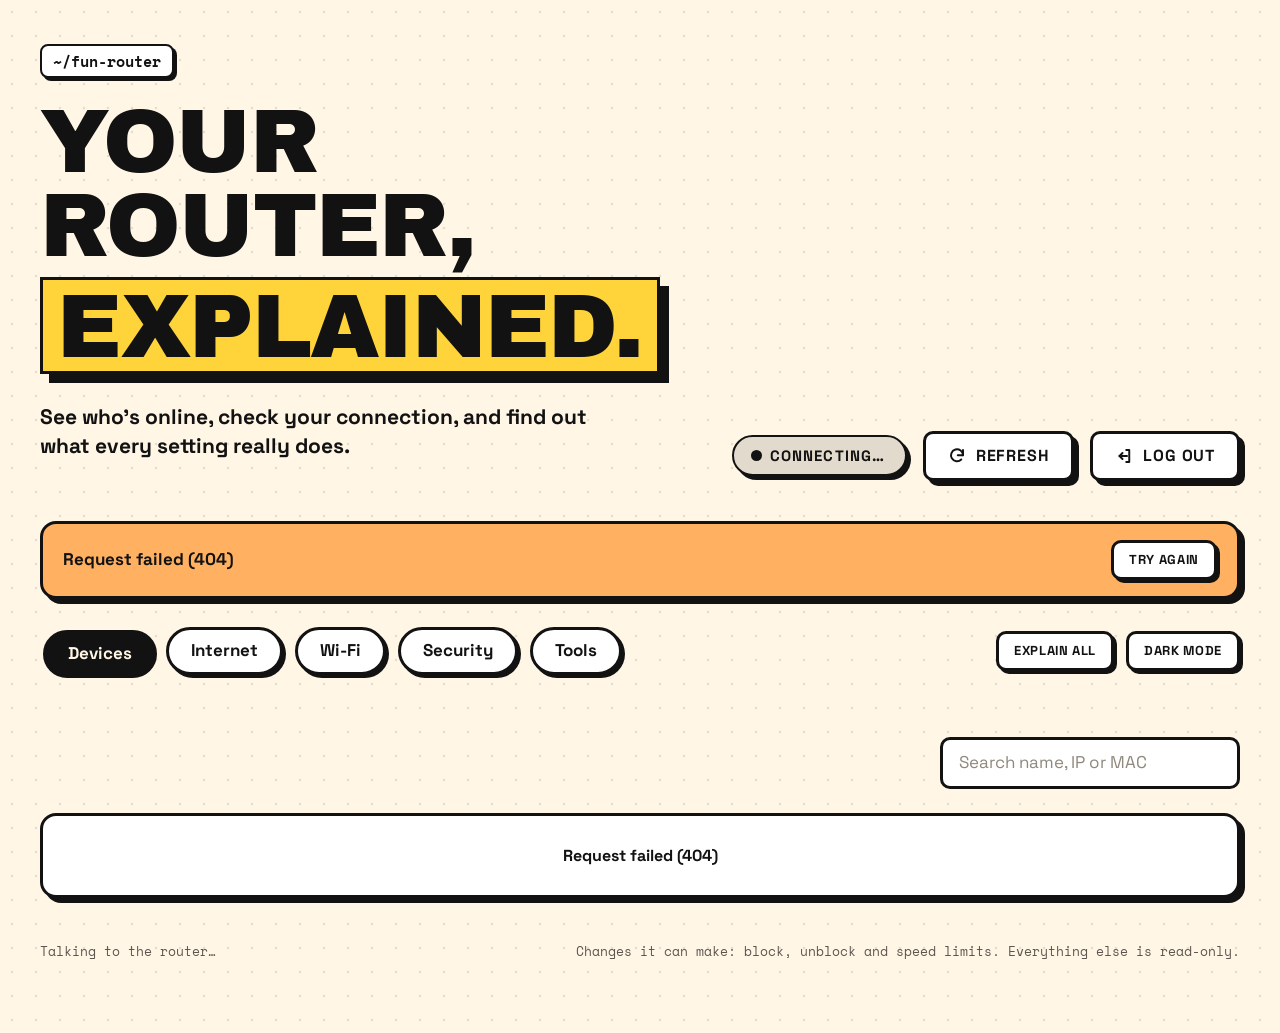
==== commit a58e09ea: "Add a Log out button Posts the console's own logout form (/boaform/admin/formLogout, added to the al" ====
--- a/web/index.html
+++ b/web/index.html
@@ -24,6 +24,10 @@
       <button class="btn" id="refresh" type="button">
         <svg viewBox="0 0 24 24" fill="none" stroke="currentColor" stroke-width="2.6" stroke-linecap="round" stroke-linejoin="round" aria-hidden="true"><path d="M20 11a8 8 0 1 0-2.3 5.7"/><path d="M20 4v7h-7"/></svg>
         Refresh
+      </button>
+      <button class="btn" id="logout" type="button" title="End this computer's session on the router">
+        <svg viewBox="0 0 24 24" fill="none" stroke="currentColor" stroke-width="2.6" stroke-linecap="round" stroke-linejoin="round" aria-hidden="true"><path d="M15 4h4v16h-4"/><path d="M10 8l-4 4 4 4"/><path d="M6 12h10"/></svg>
+        Log out
       </button>
     </div>
   </header>
@@ -59,6 +63,7 @@
       <div class="dev-grid" id="grid" aria-live="polite">
         <div class="skeleton"></div><div class="skeleton"></div><div class="skeleton"></div>
       </div>
+      <div id="stale"></div>
     </section>
 
     <section id="view-internet" role="tabpanel" aria-labelledby="tab-internet" hidden>
--- a/web/style.css
+++ b/web/style.css
@@ -325,6 +325,14 @@
 }
 .protected svg { width: 20px; height: 20px; flex: none; }
 
+.stale { display: grid; gap: 12px; justify-items: start; margin-top: 32px; }
+.stale-list {
+  display: grid; gap: 0; width: 100%; max-width: 560px; overflow: hidden;
+  background: var(--card); border: var(--b) solid var(--ink); border-radius: var(--r-sm);
+}
+.stale-row { display: flex; justify-content: space-between; gap: 16px; padding: 9px 14px; font-size: 14px; }
+.stale-row + .stale-row { border-top: 2px dashed var(--ink); }
+
 /* ---------- Gauge (fibre) ---------- */
 .gauge-wrap { position: relative; padding: 10px 0 0; }
 .gauge { display: flex; height: 30px; overflow: hidden; border: var(--b) solid var(--ink); border-radius: 999px; }
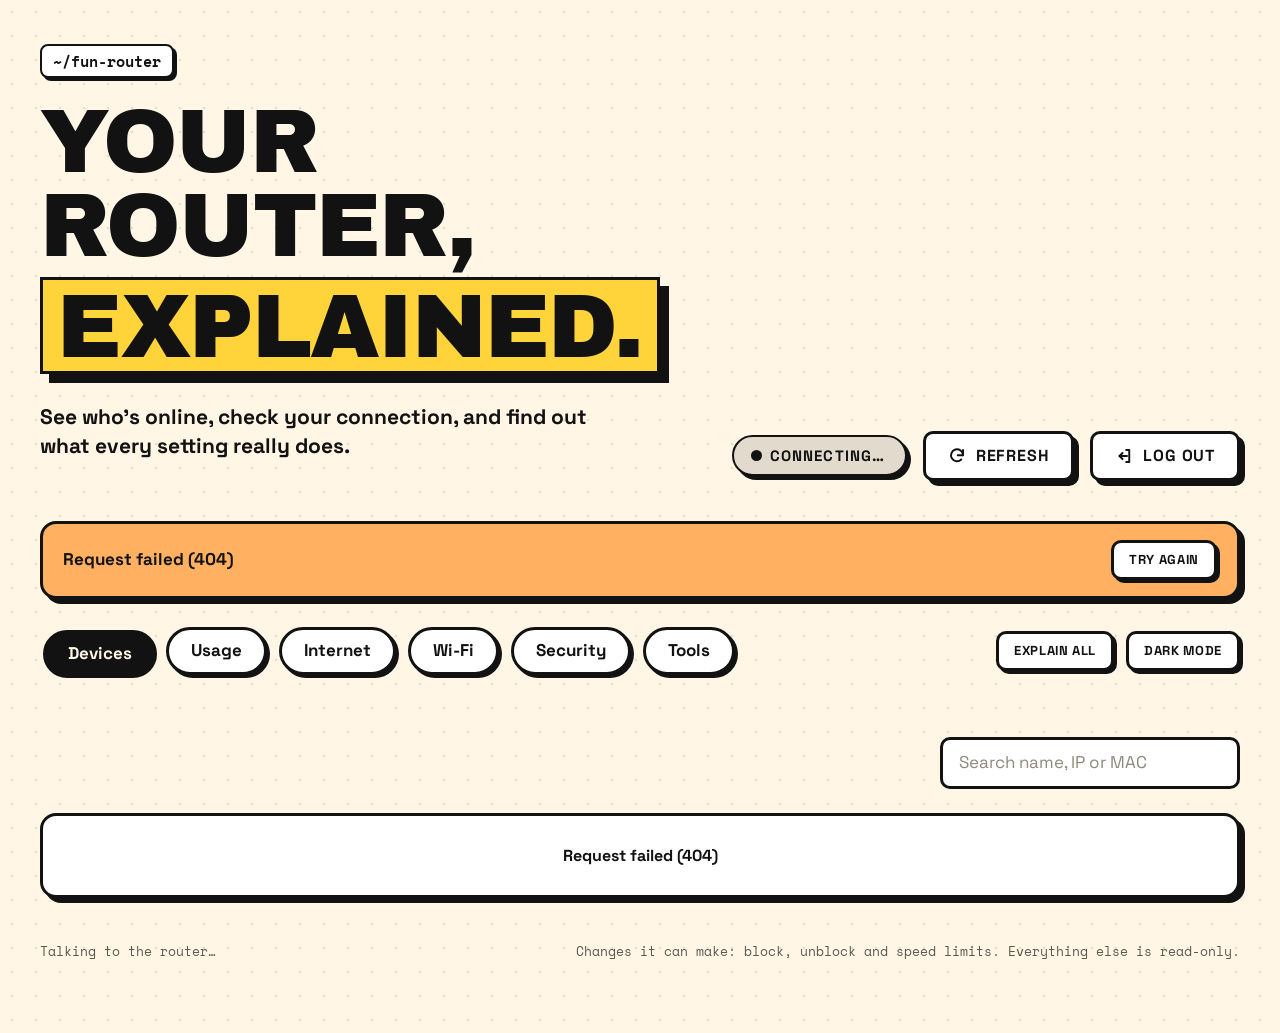
==== commit 970d3dcb: "Add a Usage page: live speed, history, per-device stats and charts The router only counts bytes sinc" ====
--- a/web/index.html
+++ b/web/index.html
@@ -40,6 +40,7 @@
   <div class="tabbar">
     <nav class="tabs" role="tablist" aria-label="Sections">
       <button class="tab" role="tab" id="tab-devices" data-tab="devices" aria-controls="view-devices">Devices</button>
+      <button class="tab" role="tab" id="tab-usage" data-tab="usage" aria-controls="view-usage">Usage</button>
       <button class="tab" role="tab" id="tab-internet" data-tab="internet" aria-controls="view-internet">Internet</button>
       <button class="tab" role="tab" id="tab-wifi" data-tab="wifi" aria-controls="view-wifi">Wi-Fi</button>
       <button class="tab" role="tab" id="tab-security" data-tab="security" aria-controls="view-security">Security <span class="count" id="sec-count" hidden></span></button>
@@ -64,6 +65,10 @@
         <div class="skeleton"></div><div class="skeleton"></div><div class="skeleton"></div>
       </div>
       <div id="stale"></div>
+    </section>
+
+    <section id="view-usage" role="tabpanel" aria-labelledby="tab-usage" hidden>
+      <div id="usage"><div class="skeleton"></div></div>
     </section>
 
     <section id="view-internet" role="tabpanel" aria-labelledby="tab-internet" hidden>
@@ -94,7 +99,7 @@
     <div class="dlg-head" id="confirm-head"><h2 id="confirm-title"></h2></div>
     <div class="dlg-body"><p id="confirm-text"></p></div>
     <div class="dlg-foot">
-      <button class="btn" value="cancel">Cancel</button>
+      <button class="btn" type="button" data-close>Cancel</button>
       <button class="btn" id="confirm-ok" value="ok"></button>
     </div>
   </form>
@@ -117,8 +122,8 @@
     <div class="dlg-foot">
       <button class="btn go" id="limit-remove" type="button">Remove limit</button>
       <span class="spacer"></span>
-      <button class="btn" value="cancel" formnovalidate>Cancel</button>
-      <button class="btn main" id="limit-apply" type="button">Apply limit</button>
+      <button class="btn" type="button" data-close>Cancel</button>
+      <button class="btn main" id="limit-apply" type="submit">Apply limit</button>
     </div>
   </form>
 </dialog>
@@ -133,7 +138,7 @@
     <div class="dlg-foot">
       <button class="btn" id="rename-reset" type="button">Use router name</button>
       <span class="spacer"></span>
-      <button class="btn" value="cancel" formnovalidate>Cancel</button>
+      <button class="btn" type="button" data-close>Cancel</button>
       <button class="btn main" id="rename-save" type="submit" value="save">Save</button>
     </div>
   </form>
@@ -149,7 +154,7 @@
       <p class="note">Sent only to your router. The panel keeps it in memory to log back in, and never writes it to disk. You can also log in on the router's own page in any browser on this computer.</p>
     </div>
     <div class="dlg-foot">
-      <button class="btn" value="cancel" formnovalidate>Later</button>
+      <button class="btn" type="button" data-close id="login-later">Later</button>
       <button class="btn main" id="login-go" type="submit" value="login">Log in</button>
     </div>
   </form>
@@ -169,6 +174,7 @@
 <div class="toasts" id="toasts" aria-live="polite"></div>
 
 <script src="explain.js"></script>
+<script src="charts.js"></script>
 <script src="app.js"></script>
 </body>
 </html>
--- a/web/style.css
+++ b/web/style.css
@@ -437,6 +437,115 @@
 }
 .toast.bad { background: var(--red); }
 
+/* ---------- Charts ----------
+   Series colours are validated (dataviz validator) separately for each surface:
+   light against #FFFFFF, dark against #221F19. Fixed order, never cycled.
+   Download = slot 1 (blue), upload = slot 2 (orange). Text never uses series colours. */
+:root {
+  --c1: #2F6FD8; --c2: #E8692A; --c3: #1E9E57; --c4: #7A4BD6; --c5: #B58A12; --c6: #D6337F;
+  --c-other: #A39D92;
+  --seq-0: #F1ECE2; --seq-1: #D3E2FA; --seq-2: #A6C4F4; --seq-3: #739FEB; --seq-4: #3F79DE; --seq-5: #2253AE;
+  --chart-grid: rgba(18, 18, 18, 0.10);
+  --chart-axis: #6E685F;
+  --tip-bg: #121212; --tip-text: #FFF6E6;
+}
+:root[data-theme="dark"] {
+  --c1: #5590EE; --c2: #DA6E33; --c3: #2A9F60; --c4: #9570EA; --c5: #AF8420; --c6: #DE4189;
+  --c-other: #7D766A;
+  --seq-0: #2B2822; --seq-1: #2C3A57; --seq-2: #2F4E86; --seq-3: #3866B8; --seq-4: #5B8EE6; --seq-5: #98BCF6;
+  --chart-grid: rgba(241, 233, 218, 0.10);
+  --chart-axis: #A89F8D;
+  --tip-bg: #F1E9DA; --tip-text: #15130F;
+}
+.chart { width: 100%; min-height: 60px; }
+.chart-svg { display: block; overflow: visible; }
+.chart-svg .grid { stroke: var(--chart-grid); stroke-width: 1; }
+.chart-svg .baseline { stroke: var(--ink); stroke-width: 2; }
+.chart-svg .axis-label { fill: var(--chart-axis); font: 500 12px var(--body); font-variant-numeric: tabular-nums; }
+.chart-svg .hit, .chart-svg .hit-area { fill: transparent; }
+.chart-svg .bar-missing { fill: none; stroke: var(--chart-grid); stroke-width: 2; stroke-dasharray: 4 4; }
+.chart-svg .s-down { fill: var(--c1); stroke: var(--c1); }
+.chart-svg .s-up { fill: var(--c2); stroke: var(--c2); }
+.chart-svg .cat-1 { fill: var(--c1); stroke: var(--c1); } .chart-svg .cat-2 { fill: var(--c2); stroke: var(--c2); }
+.chart-svg .cat-3 { fill: var(--c3); stroke: var(--c3); } .chart-svg .cat-4 { fill: var(--c4); stroke: var(--c4); }
+.chart-svg .cat-5 { fill: var(--c5); stroke: var(--c5); } .chart-svg .cat-6 { fill: var(--c6); stroke: var(--c6); }
+.chart-svg .cat-other { fill: var(--c-other); stroke: var(--c-other); }
+.chart-svg path.slice { stroke: var(--card); stroke-width: 2; }
+.chart-svg .line { fill: none; stroke-width: 2.5; stroke-linejoin: round; stroke-linecap: round; }
+.chart-svg .area { stroke: none; fill-opacity: 0.16; }
+.chart-svg .dot { stroke: var(--card); stroke-width: 2.5; }
+.chart-svg .crosshair { stroke: var(--ink); stroke-width: 1.5; stroke-dasharray: 3 3; }
+.chart-svg .ref { stroke: var(--dot-alert); stroke-width: 2; stroke-dasharray: 6 4; }
+.chart-svg .ref-label { fill: var(--text); font: 700 12px var(--body); paint-order: stroke; stroke: var(--card); stroke-width: 5px; stroke-linejoin: round; }
+.chart-svg .donut-empty { stroke: var(--chart-grid); }
+.chart-svg .donut-big { fill: var(--text); font: 400 26px var(--display); }
+.chart-svg .donut-small { fill: var(--muted); font: 700 12px var(--body); letter-spacing: 0.06em; text-transform: uppercase; }
+.chart-svg [class^="seq-"] { stroke: none; }
+.chart-svg .seq-0 { fill: var(--seq-0); } .chart-svg .seq-1 { fill: var(--seq-1); } .chart-svg .seq-2 { fill: var(--seq-2); }
+.chart-svg .seq-3 { fill: var(--seq-3); } .chart-svg .seq-4 { fill: var(--seq-4); } .chart-svg .seq-5 { fill: var(--seq-5); }
+.chart-empty { margin: 0; padding: 40px 0; text-align: center; color: var(--muted); font: 500 15px var(--body); }
+.chart-tip {
+  position: fixed; z-index: 60; display: none; pointer-events: none; max-width: 280px;
+  padding: 9px 12px; background: var(--tip-bg); color: var(--tip-text); border-radius: 10px;
+  font: 500 13px/1.45 var(--body); font-variant-numeric: tabular-nums; box-shadow: 3px 3px 0 rgba(0, 0, 0, 0.25);
+}
+.chart-tip-head { font-weight: 700; margin-bottom: 2px; }
+
+/* Legend: a swatch beside text; the text stays in ink, never the series colour */
+.chart-legend { display: flex; flex-wrap: wrap; gap: 8px 18px; font: 600 13.5px/1.3 var(--body); }
+.chart-legend span { display: inline-flex; align-items: center; gap: 8px; }
+.sw { width: 14px; height: 14px; flex: none; border-radius: 4px; }
+.sw.s-down, .sw.cat-1 { background: var(--c1); } .sw.s-up, .sw.cat-2 { background: var(--c2); }
+.sw.cat-3 { background: var(--c3); } .sw.cat-4 { background: var(--c4); } .sw.cat-5 { background: var(--c5); }
+.sw.cat-6 { background: var(--c6); } .sw.cat-other { background: var(--c-other); }
+.sw.missing { background: transparent; border: 2px dashed var(--chart-axis); }
+.seq-legend { display: flex; align-items: center; gap: 6px; font: 600 12.5px var(--body); color: var(--muted); }
+.seq-legend i { width: 18px; height: 14px; border-radius: 3px; }
+
+/* ---------- Usage page ---------- */
+.usage-controls { display: flex; flex-wrap: wrap; align-items: center; justify-content: space-between; gap: 14px; margin-bottom: 26px; }
+.usage-controls .chips { display: flex; flex-wrap: wrap; gap: 10px; }
+.usage-tiles { display: grid; grid-template-columns: repeat(auto-fit, minmax(210px, 1fr)); gap: 20px; margin-bottom: 30px; }
+.u-tile {
+  display: grid; gap: 6px; align-content: start; min-width: 0; padding: 16px 18px; text-align: left;
+  background: var(--card); color: var(--text);
+  border: var(--b) solid var(--ink); border-radius: var(--r); box-shadow: var(--shadow-md);
+}
+button.u-tile { cursor: pointer; }
+.u-tile[aria-pressed="true"] { background: var(--yellow); color: var(--on-accent); }
+.u-tile .label { color: inherit; }
+.u-tile b { font: 400 34px/1.05 var(--display); overflow-wrap: anywhere; }
+.u-split { display: flex; flex-wrap: wrap; gap: 4px 14px; font: 700 14px/1.3 var(--mono); }
+.u-note { font: 500 12.5px/1.4 var(--body); opacity: 0.8; }
+.big-live { display: flex; flex-wrap: wrap; gap: 10px 28px; align-items: baseline; }
+.big-live div { display: grid; gap: 2px; }
+.big-live b { font: 400 clamp(1.9rem, 4.5vw, 2.6rem)/1 var(--display); font-variant-numeric: tabular-nums; }
+.dev-rows { display: grid; gap: 12px; }
+.dev-row { display: grid; grid-template-columns: minmax(110px, 30%) 1fr auto; align-items: center; gap: 12px; }
+.dev-row .who { display: grid; min-width: 0; }
+.dev-row .who b { font: 700 15px/1.25 var(--body); overflow: hidden; text-overflow: ellipsis; white-space: nowrap; }
+.dev-row .who small { font: 500 12px/1.3 var(--mono); color: var(--muted); }
+.dev-row .track { height: 16px; border-radius: 6px; background: var(--seq-0); overflow: hidden; display: flex; gap: 2px; }
+.dev-row .track span { height: 100%; border-radius: 0 6px 6px 0; }
+.track .cat-1 { background: var(--c1); } .track .cat-2 { background: var(--c2); } .track .cat-3 { background: var(--c3); }
+.track .cat-4 { background: var(--c4); } .track .cat-5 { background: var(--c5); } .track .cat-6 { background: var(--c6); }
+.track .cat-other { background: var(--c-other); } .track .s-down { background: var(--c1); } .track .s-up { background: var(--c2); }
+.dev-row .amt { font: 700 14px/1 var(--mono); text-align: right; white-space: nowrap; }
+.donut-wrap { display: flex; flex-wrap: wrap; gap: 20px 28px; align-items: center; }
+.donut-wrap .chart { width: auto; flex: 0 0 auto; }
+.donut-wrap .chart-legend { flex: 1 1 200px; display: grid; gap: 10px; }
+.donut-wrap .chart-legend span { justify-content: space-between; gap: 12px; }
+.donut-wrap .chart-legend em { font: 700 13px var(--mono); font-style: normal; color: var(--muted); }
+.facts-grid { display: grid; grid-template-columns: repeat(auto-fit, minmax(190px, 1fr)); gap: 14px; }
+.fact { padding: 14px 16px; background: var(--field); border: 2.5px solid var(--ink); border-radius: 12px; display: grid; gap: 4px; }
+.fact b { font: 400 22px/1.15 var(--display); overflow-wrap: anywhere; }
+.fact small { font: 500 13px/1.4 var(--body); color: var(--muted); }
+.data-table { width: 100%; border-collapse: collapse; font: 500 14px/1.4 var(--body); font-variant-numeric: tabular-nums; }
+.data-table th, .data-table td { padding: 7px 10px; border-bottom: 2px dashed var(--chart-grid); text-align: right; }
+.data-table th:first-child, .data-table td:first-child { text-align: left; }
+.data-table th { font: 700 12px var(--body); letter-spacing: 0.07em; text-transform: uppercase; color: var(--muted); }
+.table-wrap { max-height: 320px; overflow: auto; }
+
 /* ---------- Small screens ---------- */
 @media (max-width: 640px) {
   .wrap { padding: 24px 16px 56px; }
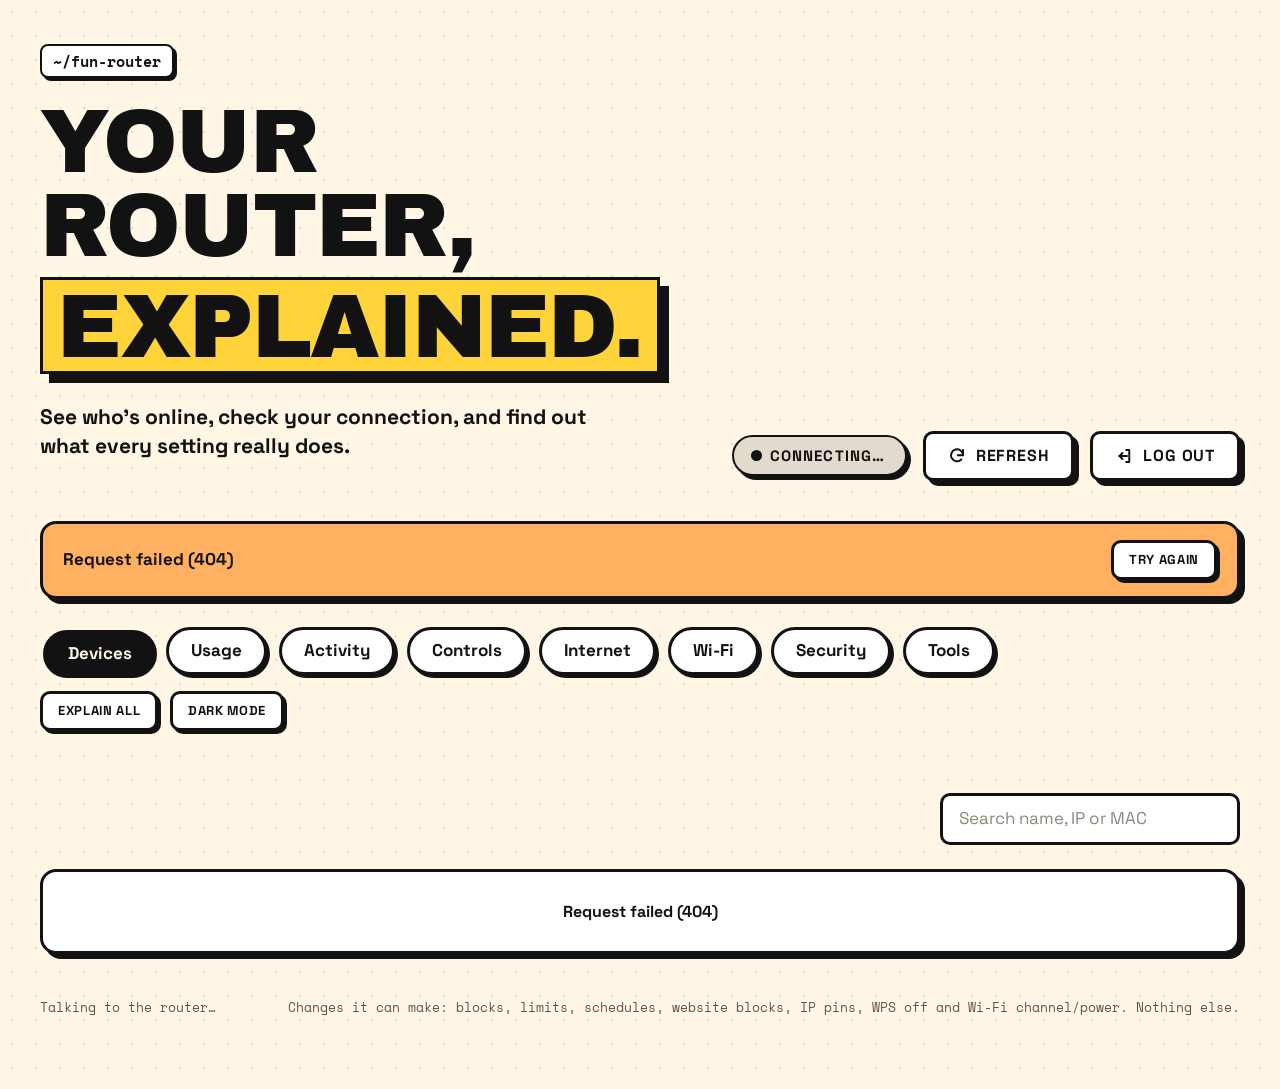
==== commit a8c64bee: "Add an activity feed, controls and Wi-Fi tuning - Activity tab: devices joining, leaving and moving," ====
--- a/web/index.html
+++ b/web/index.html
@@ -41,6 +41,8 @@
     <nav class="tabs" role="tablist" aria-label="Sections">
       <button class="tab" role="tab" id="tab-devices" data-tab="devices" aria-controls="view-devices">Devices</button>
       <button class="tab" role="tab" id="tab-usage" data-tab="usage" aria-controls="view-usage">Usage</button>
+      <button class="tab" role="tab" id="tab-activity" data-tab="activity" aria-controls="view-activity">Activity <span class="count" id="act-count" hidden></span></button>
+      <button class="tab" role="tab" id="tab-controls" data-tab="controls" aria-controls="view-controls">Controls</button>
       <button class="tab" role="tab" id="tab-internet" data-tab="internet" aria-controls="view-internet">Internet</button>
       <button class="tab" role="tab" id="tab-wifi" data-tab="wifi" aria-controls="view-wifi">Wi-Fi</button>
       <button class="tab" role="tab" id="tab-security" data-tab="security" aria-controls="view-security">Security <span class="count" id="sec-count" hidden></span></button>
@@ -71,6 +73,14 @@
       <div id="usage"><div class="skeleton"></div></div>
     </section>
 
+    <section id="view-activity" role="tabpanel" aria-labelledby="tab-activity" hidden>
+      <div class="cards" id="activity"><div class="skeleton"></div></div>
+    </section>
+
+    <section id="view-controls" role="tabpanel" aria-labelledby="tab-controls" hidden>
+      <div class="cards" id="controls"><div class="skeleton"></div></div>
+    </section>
+
     <section id="view-internet" role="tabpanel" aria-labelledby="tab-internet" hidden>
       <div class="cards" id="internet"><div class="skeleton"></div><div class="skeleton"></div></div>
     </section>
@@ -90,7 +100,7 @@
 
   <footer class="page-foot">
     <span id="updated">Talking to the router…</span>
-    <span>Changes it can make: block, unblock and speed limits. Everything else is read-only.</span>
+    <span>Changes it can make: blocks, limits, schedules, website blocks, IP pins, WPS off and Wi-Fi channel/power. Nothing else.</span>
   </footer>
 </div>
 
@@ -101,6 +111,17 @@
     <div class="dlg-foot">
       <button class="btn" type="button" data-close>Cancel</button>
       <button class="btn" id="confirm-ok" value="ok"></button>
+    </div>
+  </form>
+</dialog>
+
+<dialog id="dlg-ask" aria-labelledby="ask-title">
+  <form method="dialog" id="ask-form">
+    <div class="dlg-head" id="ask-head"><h2 id="ask-title"></h2></div>
+    <div class="dlg-body" id="ask-body"></div>
+    <div class="dlg-foot">
+      <button class="btn" type="button" data-close>Cancel</button>
+      <button class="btn main" id="ask-ok" type="submit">OK</button>
     </div>
   </form>
 </dialog>
--- a/web/style.css
+++ b/web/style.css
@@ -144,6 +144,11 @@
   font: 700 11.5px/1.25 var(--body); letter-spacing: 0.06em; text-transform: uppercase; white-space: nowrap;
 }
 .tag.plain { background: var(--card); color: var(--text); }
+/* .tag sets a grey background after the shared fill-* classes, so restate them for tags */
+.tag.fill-green { background: var(--green); } .tag.fill-red { background: var(--red); }
+.tag.fill-orange { background: var(--orange); } .tag.fill-blue { background: var(--blue); }
+.tag.fill-yellow { background: var(--yellow); } .tag.fill-pink { background: var(--pink); }
+.tag.fill-lilac { background: var(--lilac); } .tag.fill-grey { background: var(--grey); }
 .tags { display: flex; flex-wrap: wrap; gap: 8px; }
 
 .chip {
@@ -350,7 +355,7 @@
 .chanmap .axis { stroke: var(--ink); stroke-width: 2; }
 .chanmap .tick { fill: var(--muted); font: 700 11px var(--mono); }
 .chanmap .net { stroke: var(--ink); stroke-width: 2; }
-.chanmap .net.mine { fill: var(--yellow); stroke-width: 3; }
+.chanmap .net.mine { fill: var(--yellow); fill-opacity: 0.35; stroke-width: 3; stroke-dasharray: 7 4; }
 .chanmap .net.yours { fill: var(--pink); }
 .chanmap .net.other { fill: var(--grey); fill-opacity: 0.75; }
 .legend { display: flex; flex-wrap: wrap; gap: 16px; font: 700 13px/1 var(--body); }
@@ -546,6 +551,45 @@
 .data-table th { font: 700 12px var(--body); letter-spacing: 0.07em; text-transform: uppercase; color: var(--muted); }
 .table-wrap { max-height: 320px; overflow: auto; }
 
+/* ---------- Activity feed ---------- */
+.feed { display: grid; gap: 10px; max-height: 620px; overflow: auto; padding-right: 6px; }
+.feed-day { margin: 10px 0 2px; font: 700 12px/1.2 var(--body); letter-spacing: 0.08em; text-transform: uppercase; color: var(--muted); }
+.feed-day:first-child { margin-top: 0; }
+.ev {
+  display: grid; grid-template-columns: auto minmax(0, 1fr) auto; align-items: center; gap: 12px;
+  padding: 10px 12px; background: var(--field); border: 2.5px solid var(--ink); border-radius: 12px;
+}
+.ev.is-new { background: var(--yellow); color: var(--on-accent); }
+.ev .tag { min-width: 86px; justify-content: center; }
+.ev-text { display: grid; gap: 2px; min-width: 0; }
+.ev-text b { font: 700 15px/1.3 var(--body); overflow-wrap: anywhere; }
+.ev-text small { font: 500 12.5px/1.35 var(--mono); opacity: 0.75; overflow-wrap: anywhere; }
+.ev time { font: 700 13px/1 var(--mono); white-space: nowrap; }
+
+/* ---------- Controls ---------- */
+.rules { display: grid; gap: 10px; }
+.rule {
+  display: flex; align-items: center; justify-content: space-between; gap: 12px; flex-wrap: wrap;
+  padding: 10px 12px; background: var(--field); border: 2.5px solid var(--ink); border-radius: 12px;
+}
+.rule-main { display: grid; gap: 6px; min-width: 0; }
+.rule-main b { font: 700 15px/1.3 var(--body); overflow-wrap: anywhere; }
+.rule-line { display: flex; flex-wrap: wrap; align-items: center; gap: 6px; font-size: 13.5px; }
+.ctl-form { display: grid; gap: 10px; padding-top: 6px; border-top: 2px dashed var(--chart-grid); }
+.time-row { display: grid; grid-template-columns: repeat(auto-fit, minmax(150px, 1fr)); gap: 12px; }
+.tune-head { margin-top: 4px; padding-top: 14px; border-top: 2px dashed var(--chart-grid); }
+.tune { display: grid; gap: 12px; }
+.tune-grid { display: grid; grid-template-columns: repeat(auto-fit, minmax(120px, 1fr)); gap: 12px; }
+.suggest {
+  display: flex; flex-wrap: wrap; align-items: center; justify-content: space-between; gap: 12px;
+  padding: 12px 14px; background: var(--explain-bg); border: 2.5px solid var(--ink); border-radius: 12px;
+}
+.suggest p { margin: 4px 0 0; font: 500 15px/1.45 var(--body); }
+.fix-guide { display: grid; gap: 8px; justify-items: start; padding: 12px 14px; background: var(--explain-bg); border: 2.5px dashed var(--ink); border-radius: 12px; }
+.fix-guide ol { margin: 0; padding-left: 20px; font: 500 14.5px/1.55 var(--body); }
+a.btn { text-decoration: none; }
+select.input { padding-right: 12px; }
+
 /* ---------- Small screens ---------- */
 @media (max-width: 640px) {
   .wrap { padding: 24px 16px 56px; }
